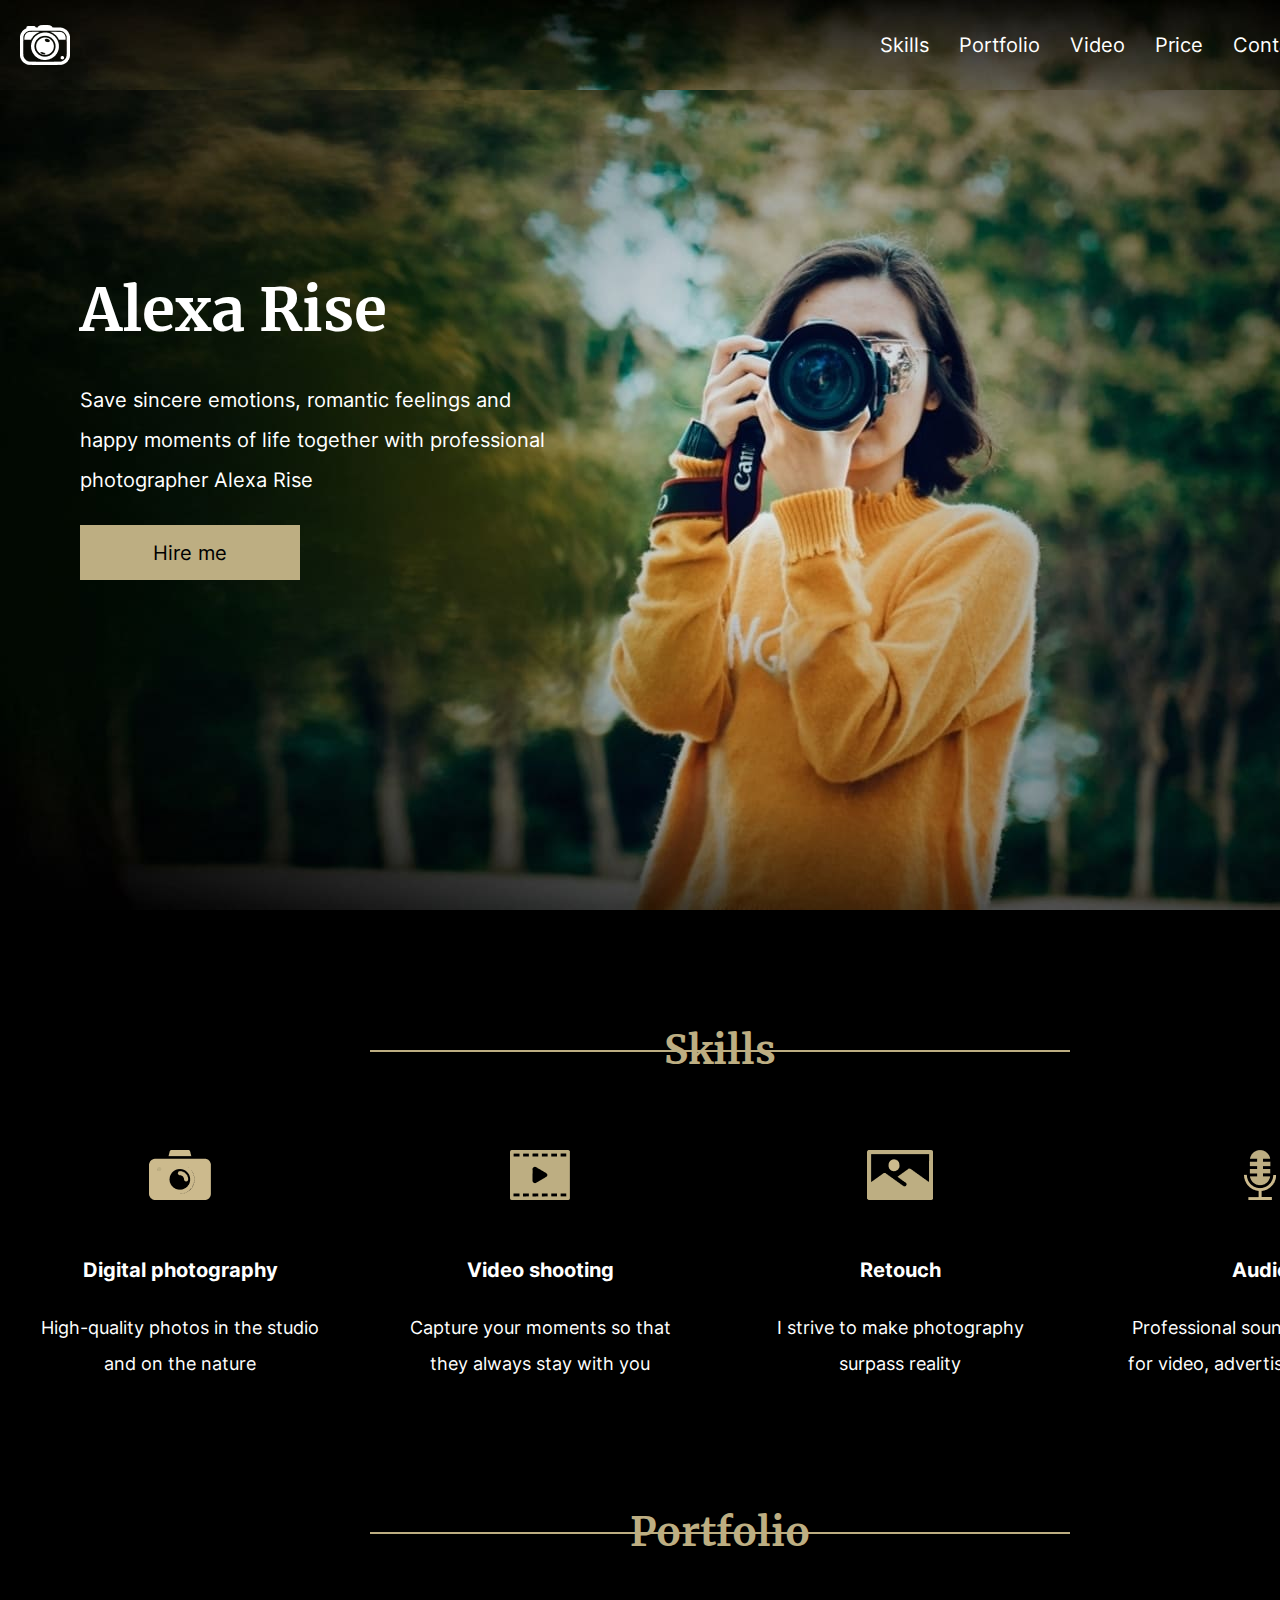
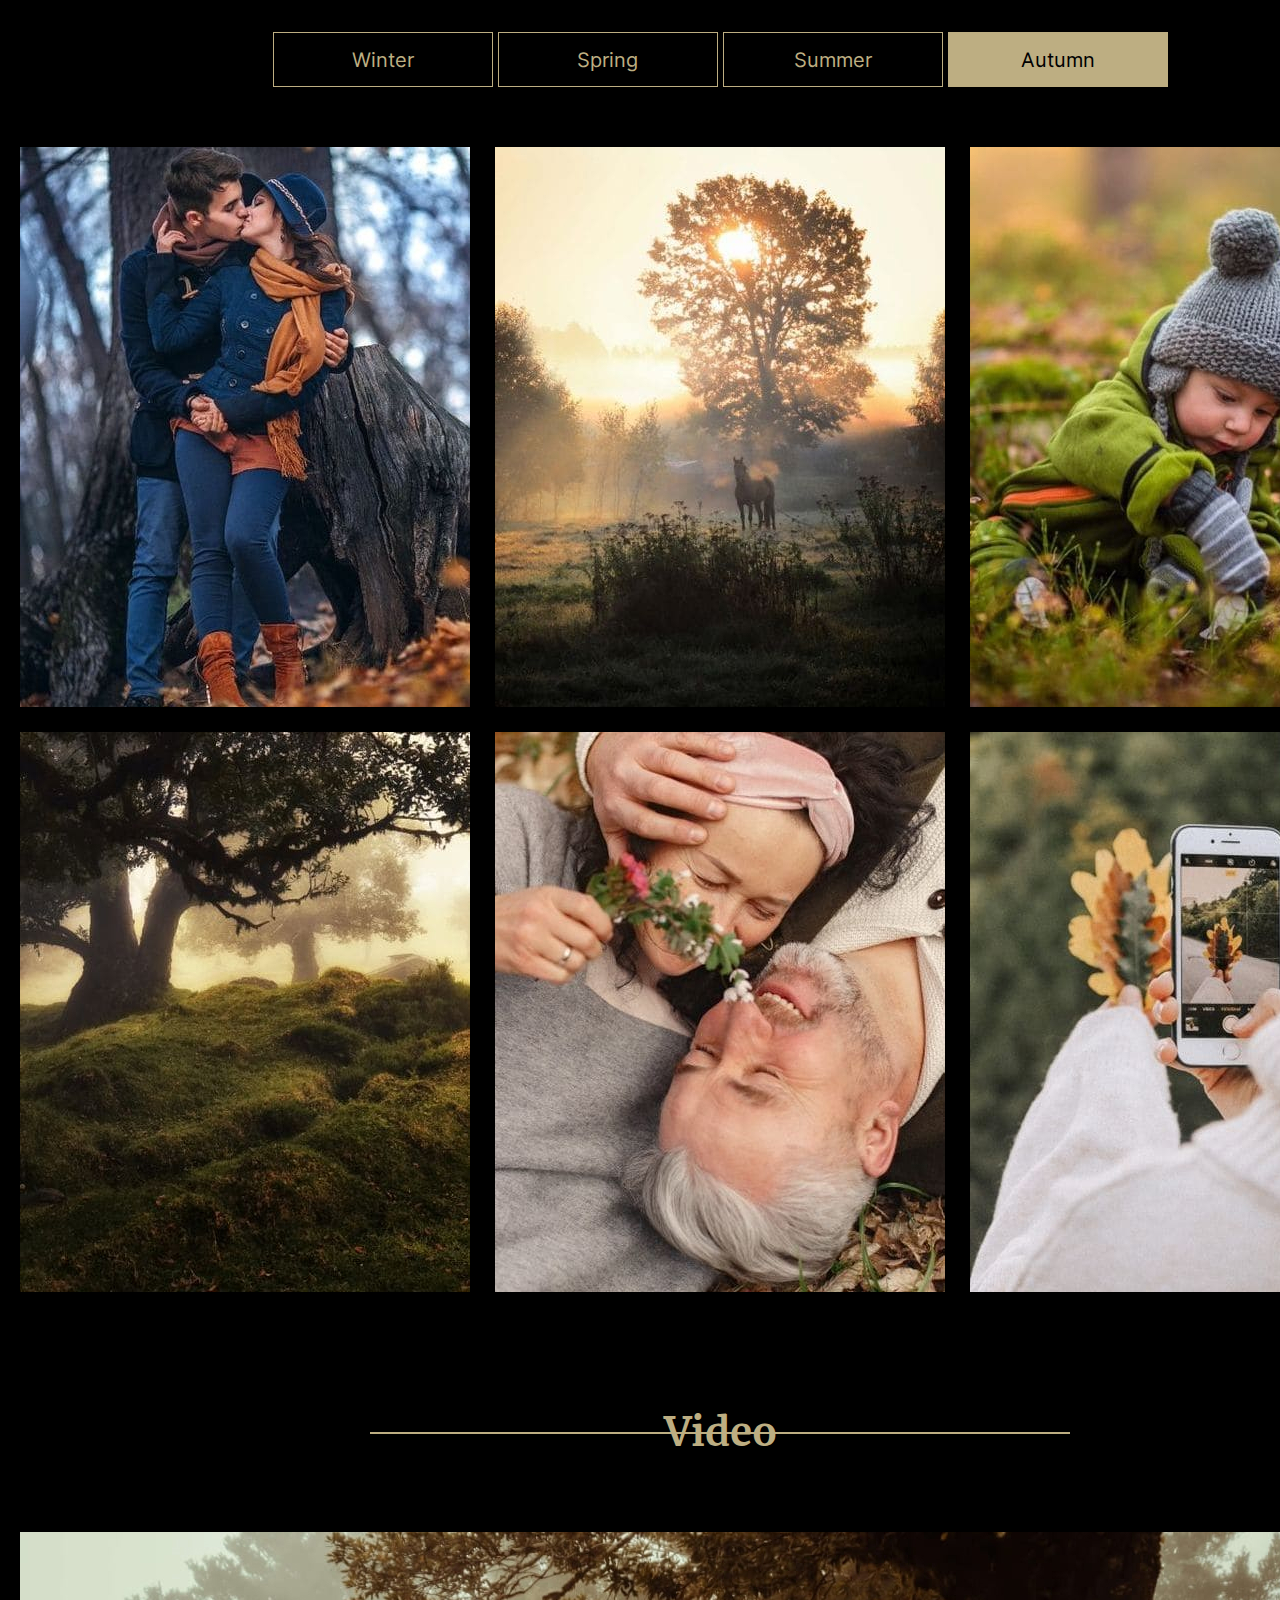
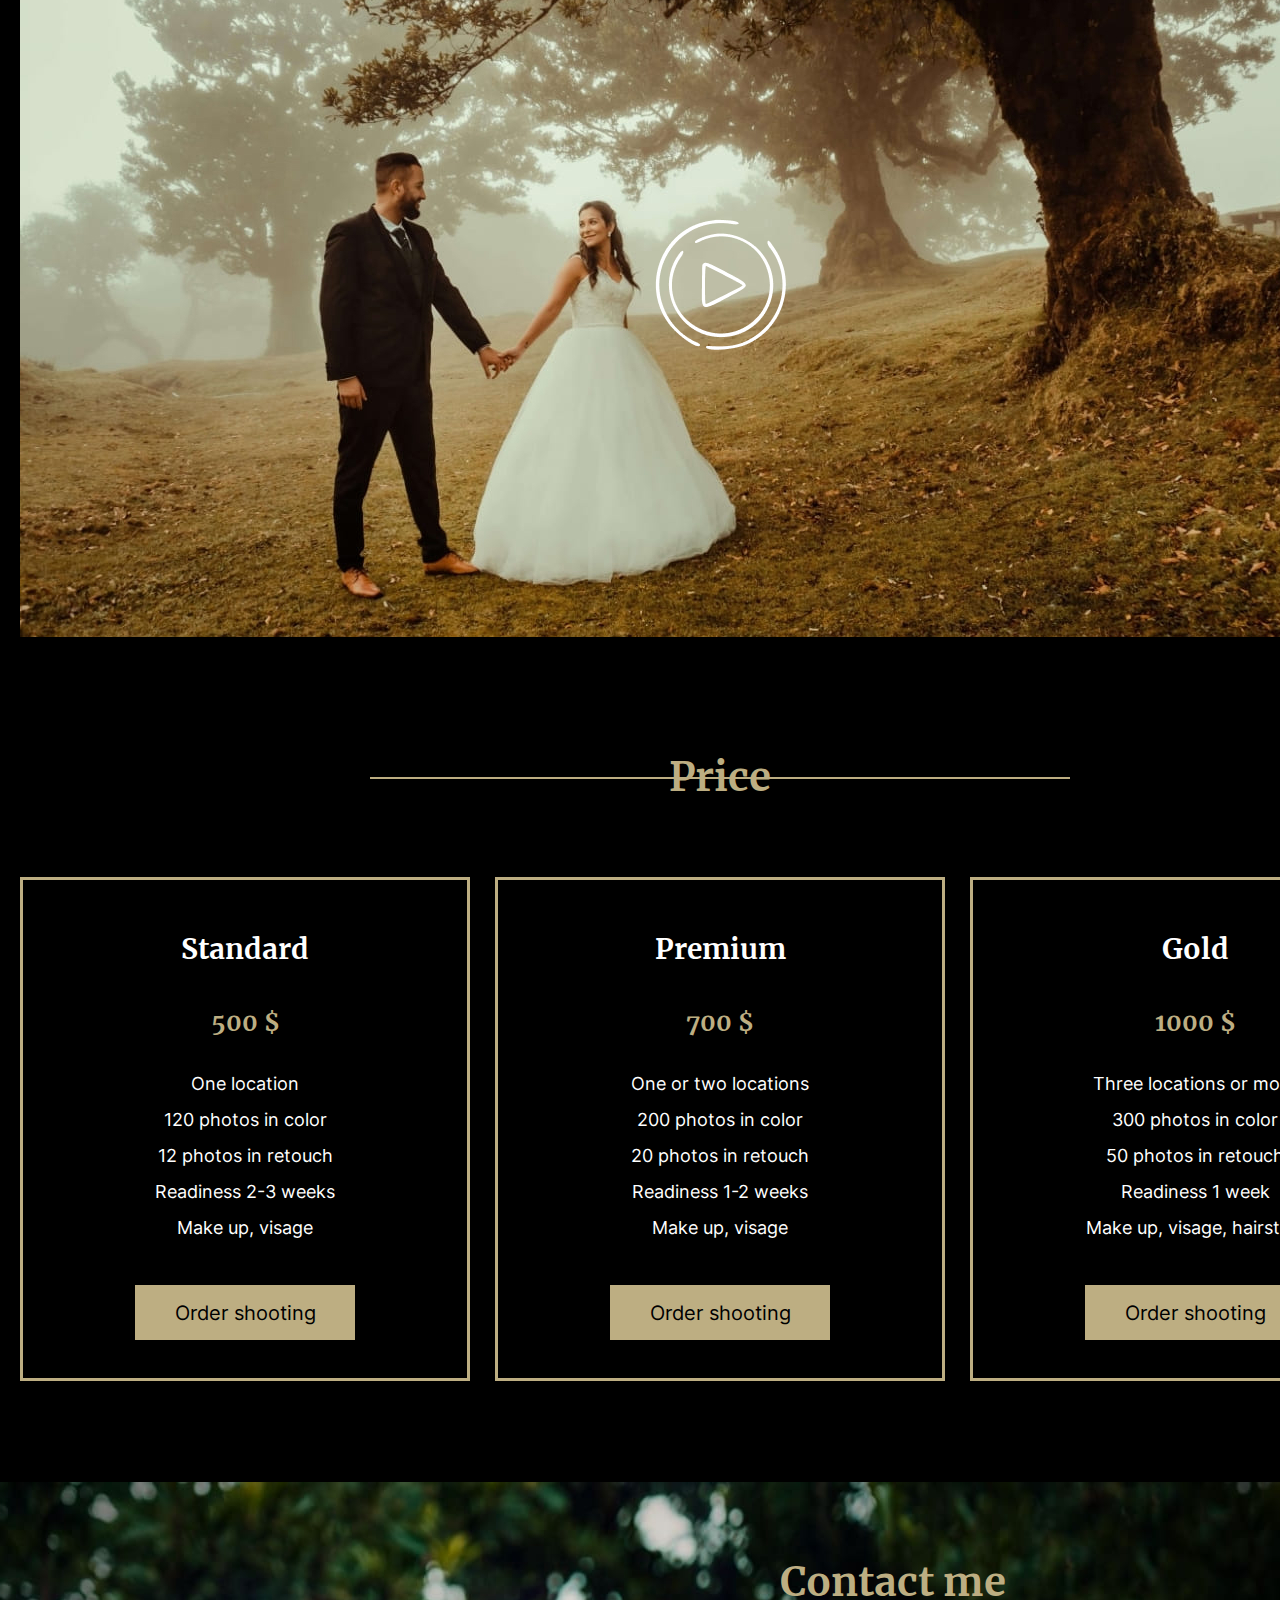
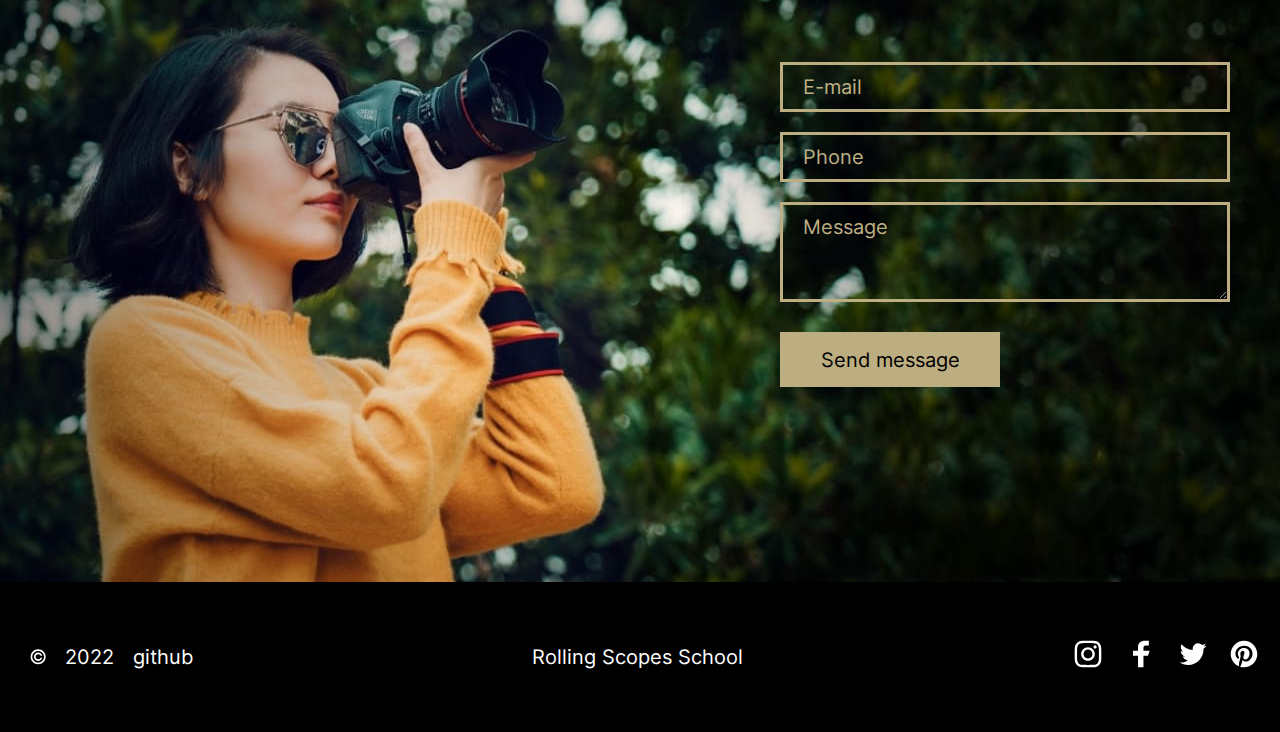
==== portfolio/index.html @ a4e4f73c "fix: one" ====
<!DOCTYPE html>
<html lang="en">

<head>
  <title>Portfolio</title>
  <link rel="stylesheet" href="style.css">
  <meta charset="UTF-8">
  <link rel="shortcut icon" href="assets/svg/favicon.ico">
  <meta name="viewport" content="width=device-width,initial-scale=1.0, maximum-scale=1.0">
</head>

<body>
  <header class="header">
    <div class="container">
      <div class="header__nav">
        <div class="header__logo">
          <a href="https://github.com" target="_blank">
            <img src="assets/img/logo.png" alt="logo">
          </a>
        </div>
        <nav class="header__navigation">
          <ul class="main-nav">
            <li class="main-nav__item"><a href="#" class="main-nav__link">Skills</a></li>
            <li class="main-nav__item"><a href="#" class="main-nav__link">Portfolio</a></li>
            <li class="main-nav__item"><a href="#" class="main-nav__link">Video</a></li>
            <li class="main-nav__item"><a href="#" class="main-nav__link">Price</a></li>
            <li class="main-nav__item"><a href="#" class="main-nav__link">Contacts</a></li>
          </ul>
        </nav>
        <div class="header__lang lang-nav">
          <div class="lang-nav__item lang-nav__item_active">en</div>
          <div class="lang-nav__item">/</div>
          <div class="lang-nav__item">ru</div>
        </div>
      </div>
    </div>
  </header>

  <main class="main">
    <div class="container">
      <section class="hero">
        <h1 class="hero__author">Alexa Rise</h1>
        <p class="hero__text">Save sincere emotions, romantic feelings and happy moments of life together with
          professional photographer Alexa Rise</p>
        <button class="btn">Hire me</button>
      </section>

      <section class="skills">
        <div class="title-wrapper">
          <h2 class="title">Skills</h2>
        </div>

        <div class="skills__wrapper">
          <div class="skills__items skill-card">
            <div class="skill-card__image">
              <img src="assets/img/skill_item1.png" alt="skill_item1">
            </div>
            <div class="skill-card__title">Digital photography</div>
            <div class="skill-card__text">High-quality photos in the studio and on the nature</div>
          </div>

          <div class="section-skills__items skill-card">
            <div class="skill-card__image">
              <img src="assets/img/skill_item2.png" alt="skill_item2">
            </div>
            <div class="skill-card__title">Video shooting</div>
            <div class="skill-card__text">Capture your moments so that they always stay with you</div>
          </div>

          <div class="section-skills__items skill-card">
            <div class="skill-card__image">
              <img src="assets/img/skill_item3.png" alt="skill_item3">
            </div>
            <div class="skill-card__title">Retouch</div>
            <div class="skill-card__text">I strive to make photography surpass reality</div>
          </div>

          <div class="section-skills__items skill-card">
            <div class="skill-card__image">
              <img src="assets/img/skill_item4.png" alt="skill_item4">
            </div>
            <div class="skill-card__title">Audio</div>
            <div class="skill-card__text">Professional sounds recording for video, advertising, portfolio</div>
          </div>
        </div>
      </section>

      <section class="portfolio">
        <div class="title-wrapper">
          <h2 class="title">Portfolio</h2>
        </div>
        <div class="portfolio__wrapper">
          <div class="portfolio__tabs tab">
            <div class="tab__item">Winter</div>
            <div class="tab__item">Spring</div>
            <div class="tab__item">Summer</div>
            <div class="tab__item tab__item_active">Autumn</div>
          </div>
          <div class="portfolio__block">
            <div class="portfolio__item">
              <img src="assets/img/portfolio_item1.jpg" alt="photo1">
            </div>
            <div class="portfolio__item">
              <img src="assets/img/portfolio_item2.jpg" alt="photo2">
            </div>
            <div class="portfolio__item">
              <img src="assets/img/portfolio_item3.jpg" alt="photo3">
            </div>
            <div class="portfolio__item">
              <img src="assets/img/portfolio_item4.jpg" alt="photo4">
            </div>
            <div class="portfolio__item">
              <img src="assets/img/portfolio_item5.jpg" alt="photo5">
            </div>
            <div class="portfolio__item">
              <img src="assets/img/portfolio_item6.jpg" alt="photo6">
            </div>
          </div>
        </div>
      </section>

      <section class="video">
        <div class="title-wrapper">
          <h2 class="title">Video</h2>
        </div>
        <div class="video__player">
          <img src="assets/img/video_player_srceenshots.jpg" alt="player screen">
          <img src="assets/img/Play_hover.png" alt="play" class="video__play">
        </div>
      </section>

      <section class="price">
        <div class="title-wrapper">
          <h2 class="title">Price</h2>
        </div>
        <div class="price__wrapper">
          <div class="price__item">
            <div class="price__title">Standard</div>
            <div class="price__cena">500 $</div>
            <div class="price__text">
              <span>One location</span>
              <span>120 photos in color</span>
              <span>12 photos in retouch</span>
              <span>Readiness 2-3 weeks</span>
              <span>Make up, visage</span>
            </div>
            <button class="btn">Order shooting</button>
          </div>

          <div class="price__item">
            <div class="price__title">Premium</div>
            <div class="price__cena">700 $</div>
            <div class="price__text">
              <span>One or two locations</span>
              <span>200 photos in color</span>
              <span>20 photos in retouch</span>
              <span>Readiness 1-2 weeks</span>
              <span>Make up, visage</span>
            </div>
            <button class="btn">Order shooting</button>
          </div>

          <div class="price__item">
            <div class="price__title">Gold</div>
            <div class="price__cena">1000 $</div>
            <div class="price__text">
              <span>Three locations or more</span>
              <span>300 photos in color</span>
              <span>50 photos in retouch</span>
              <span>Readiness 1 week</span>
              <span>Make up, visage, hairstyle</span>
            </div>
            <button class="btn">Order shooting</button>
          </div>
        </div>
      </section>
    </div>

    <section class="contacts">
      <div class="container">
        <div class="contacts__block">
          <h2 class="contacts__title">Contact me</h2>
          <form action="#" class="contacts__form-block form">
            <input type="email" class="form__email" placeholder="E-mail">
            <input type="tel" class="form__phone" placeholder="Phone">
            <textarea class="form__message" placeholder="Message"></textarea>
            <button class="btn">Send message</button>
          </form>
        </div>
      </div>
    </section>

  </main>

  <footer class="footer">
    <div class="container">
      <div class="footer__wrapper">
        <div class="footer__copywrite">
          <img src="assets/svg/copywrite.svg" alt="copywrite">
          <p>2022</p>
          <p><a class="link" href="https://github.com/matviuk-rv">github</a></p>
        </div>

        <div class="footer__school"><a class="link" href="https://rs.school/js-stage0/">Rolling Scopes School</a></div>

        <div class="footer__social">
          <ul>
            <li><img src="assets/svg/social-inst.svg" alt="instagram link"></li>
            <li><img src="assets/svg/social-facebook.svg" alt="facebook link"></li>
            <li><img src="assets/svg/social-tw.svg" alt="twitter link"></li>
            <li><img src="assets/svg/social-pin.svg" alt="pinterest link"></li>
          </ul>
        </div>
      </div>
    </div>
  </footer>

  <script src="index.js"></script>
</body>

</html>
---- portfolio/style.css ----
@charset "UTF-8";
/*Обнуление*/
* {
  padding: 0;
  margin: 0;
  border: 0;
}

*, *:before, *:after {
  -webkit-box-sizing: border-box;
  box-sizing: border-box;
}

:focus, :active {
  outline: none;
}

a:focus, a:active {
  outline: none;
}

nav, footer, header, aside {
  display: block;
}

html, body {
  height: 100%;
  width: 100%;
  font-size: 100%;
  line-height: 1;
  font-size: 14px;
  -ms-text-size-adjust: 100%;
  -moz-text-size-adjust: 100%;
  -webkit-text-size-adjust: 100%;
}

input, button, textarea {
  font-family: inherit;
}

input::-ms-clear {
  display: none;
}

button {
  cursor: pointer;
}

button::-moz-focus-inner {
  padding: 0;
  border: 0;
}

a, a:visited {
  text-decoration: none;
}

a:hover {
  text-decoration: none;
}

ul li {
  list-style: none;
}

img {
  vertical-align: top;
}

h1, h2, h3, h4, h5, h6 {
  font-size: inherit;
  font-weight: inherit;
}

/*--------------------*/
@font-face {
  font-family: 'Roboto';
  src: url("assets/fonts/Roboto-Regular.ttf");
  font-weight: 400;
}

@font-face {
  font-family: 'Merriweather';
  src: url("assets/fonts/Merriweather-Bold.ttf");
  font-weight: 700;
}

@font-face {
  font-family: 'Inter';
  src: url("assets/fonts/Inter-Regular.ttf");
  font-weight: 400;
}

@font-face {
  font-family: 'Inter';
  src: url("assets/fonts/Inter-Bold.ttf");
  font-weight: 700;
}

body {
  font-family: "Inter";
  font-weight: 400;
}

body {
  background-color: #000000;
}

.container {
  width: 1440px;
  margin: 0 auto;
  padding: 0 20px;
}

/*--------------------*/
.header {
  height: 90px;
  padding-top: 20px;
  background: url("assets/img/header_bg.png") no-repeat center 0;
}

.header__nav {
  display: -webkit-box;
  display: -ms-flexbox;
  display: flex;
  -webkit-box-align: center;
      -ms-flex-align: center;
          align-items: center;
}

.header__logo {
  width: 50px;
  height: 50px;
  display: -webkit-box;
  display: -ms-flexbox;
  display: flex;
  -webkit-box-pack: center;
      -ms-flex-pack: center;
          justify-content: center;
  -webkit-box-align: center;
      -ms-flex-align: center;
          align-items: center;
}

.header__logo img {
  -o-object-fit: contain;
     object-fit: contain;
}

.header__logo img:hover {
  -webkit-filter: invert(26%) sepia(15%) saturate(638%) hue-rotate(7deg) brightness(92%) contrast(87%);
          filter: invert(26%) sepia(15%) saturate(638%) hue-rotate(7deg) brightness(92%) contrast(87%);
}

.header__navigation {
  margin-left: auto;
  width: 500px;
}

.header__lang {
  width: 70px;
}

/*--------------------*/
.main-nav {
  display: -webkit-box;
  display: -ms-flexbox;
  display: flex;
  padding: 0px 30px;
}

.main-nav__item {
  font-size: 20px;
  color: #FFFFFF;
  margin-right: 30px;
}

.main-nav__item:last-child {
  margin-right: 0px;
}

.main-nav__link {
  color: inherit;
}

.main-nav__link:hover {
  cursor: pointer;
  color: #BDAE82;
}

/*--------------------*/
.lang-nav {
  display: -webkit-box;
  display: -ms-flexbox;
  display: flex;
  -webkit-box-pack: justify;
      -ms-flex-pack: justify;
          justify-content: space-between;
}

.lang-nav__item {
  font-weight: bold;
  font-size: 20px;
  text-align: center;
  color: #ffffff;
  cursor: pointer;
}

.lang-nav__item_active {
  color: #BDAE82;
}

/*--------------------*/
.main .container {
  background: url("assets/img/header_bg.png") center -90px no-repeat;
}

/*--------------------*/
.hero {
  padding: 190px 60px 330px;
  height: 820px;
  display: -webkit-box;
  display: -ms-flexbox;
  display: flex;
  -webkit-box-orient: vertical;
  -webkit-box-direction: normal;
      -ms-flex-direction: column;
          flex-direction: column;
}

.hero__author {
  font-family: Merriweather;
  font-size: 60px;
  color: #FFFFFF;
  margin-bottom: 40px;
}

.hero__text {
  width: 470px;
  font-size: 20px;
  line-height: 40px;
  color: #FFFFFF;
  margin-bottom: 25px;
}

/*--------------------*/
.btn {
  width: 220px;
  height: 55px;
  border: none;
  background-color: #BDAE82;
  font-size: 20px;
  color: #000000;
  cursor: pointer;
  font-family: inherit;
}

.btn:hover {
  color: #FFFFFF;
}

/*--------------------*/
.title-wrapper {
  overflow: hidden;
  width: 50%;
  margin: 0 auto;
  margin-bottom: 80px;
}

.title-wrapper .title {
  position: relative;
  font-family: Merriweather;
  font-weight: bold;
  font-size: 40px;
  text-align: center;
  color: #BDAE82;
}

.title-wrapper .title::before, .title-wrapper .title::after {
  content: "";
  position: absolute;
  display: block;
  height: 2px;
  width: 100%;
  background-color: #BDAE82;
  top: 50%;
}

.title-wrapper .title::after {
  left: 15px;
}

.title-wrapper .title::before {
  right: 15px;
}

/*--------------------*/
.skills {
  padding-top: 120px;
  height: 482px;
}

.skills__wrapper {
  display: -webkit-box;
  display: -ms-flexbox;
  display: flex;
  -webkit-box-pack: justify;
      -ms-flex-pack: justify;
          justify-content: space-between;
  -ms-flex-wrap: wrap;
      flex-wrap: wrap;
}

/*--------------------*/
.skill-card {
  width: 320px;
  display: -webkit-box;
  display: -ms-flexbox;
  display: flex;
  -webkit-box-orient: vertical;
  -webkit-box-direction: normal;
      -ms-flex-direction: column;
          flex-direction: column;
  -webkit-box-pack: center;
      -ms-flex-pack: center;
          justify-content: center;
  -webkit-box-align: center;
      -ms-flex-align: center;
          align-items: center;
}

.skill-card__image {
  width: 55px;
  height: 50px;
  display: -webkit-box;
  display: -ms-flexbox;
  display: flex;
  -webkit-box-pack: center;
      -ms-flex-pack: center;
          justify-content: center;
  -webkit-box-align: center;
      -ms-flex-align: center;
          align-items: center;
  margin-bottom: 50px;
}

.skill-card__image img {
  -o-object-fit: contain;
     object-fit: contain;
}

.skill-card__title {
  font-weight: bold;
  font-size: 20px;
  color: #FFFFFF;
  line-height: 40px;
  margin-bottom: 20px;
}

.skill-card__text {
  font-size: 18px;
  color: #FFFFFF;
  text-align: center;
  line-height: 36px;
  padding: 0 20px;
}

/*--------------------*/
.portfolio {
  height: 1500px;
  padding-top: 120px;
}

.portfolio__wrapper {
  display: -webkit-box;
  display: -ms-flexbox;
  display: flex;
  -webkit-box-orient: vertical;
  -webkit-box-direction: normal;
      -ms-flex-direction: column;
          flex-direction: column;
  -webkit-box-pack: center;
      -ms-flex-pack: center;
          justify-content: center;
  -webkit-box-align: center;
      -ms-flex-align: center;
          align-items: center;
}

.portfolio__tabs {
  display: -webkit-box;
  display: -ms-flexbox;
  display: flex;
  margin-bottom: 60px;
}

.portfolio__block {
  display: -ms-grid;
  display: grid;
  -ms-grid-columns: 450px 450px 450px;
      grid-template-columns: 450px 450px 450px;
  -ms-grid-rows: (560px)[auto-fit];
      grid-template-rows: repeat(auto-fit, 560px);
  gap: 25px;
}

.tab__item {
  cursor: pointer;
  display: -webkit-box;
  display: -ms-flexbox;
  display: flex;
  -webkit-box-pack: center;
      -ms-flex-pack: center;
          justify-content: center;
  -webkit-box-align: center;
      -ms-flex-align: center;
          align-items: center;
  border: 1px solid #BDAE82;
  width: 220px;
  height: 55px;
  font-size: 20px;
  color: #BDAE82;
  margin-right: 5px;
}

.tab__item:hover {
  color: #FFFFFF;
}

.tab__item:last-child {
  margin-right: 0px;
}

.tab__item_active {
  color: #000000;
  background-color: #BDAE82;
}

/*--------------------*/
.video {
  height: 945px;
  padding-top: 120px;
}

.video__player {
  position: relative;
  display: -webkit-box;
  display: -ms-flexbox;
  display: flex;
  -webkit-box-pack: center;
      -ms-flex-pack: center;
          justify-content: center;
  -webkit-box-align: center;
      -ms-flex-align: center;
          align-items: center;
}

.video__play {
  position: absolute;
  cursor: pointer;
}

.video__play:hover {
  -webkit-filter: invert(26%) sepia(15%) saturate(638%) hue-rotate(7deg) brightness(92%) contrast(87%);
          filter: invert(26%) sepia(15%) saturate(638%) hue-rotate(7deg) brightness(92%) contrast(87%);
}

/*--------------------*/
.price {
  height: 845px;
  padding-top: 120px;
}

.price__wrapper {
  display: -webkit-box;
  display: -ms-flexbox;
  display: flex;
  -webkit-box-pack: justify;
      -ms-flex-pack: justify;
          justify-content: space-between;
}

.price__item {
  width: 450px;
  padding-top: 55px;
  padding-bottom: 38px;
  border: 3px solid #BDAE82;
  display: -webkit-box;
  display: -ms-flexbox;
  display: flex;
  -webkit-box-orient: vertical;
  -webkit-box-direction: normal;
      -ms-flex-direction: column;
          flex-direction: column;
  -webkit-box-align: center;
      -ms-flex-align: center;
          align-items: center;
  -webkit-box-pack: center;
      -ms-flex-pack: center;
          justify-content: center;
}

.price__title {
  font-family: Merriweather;
  font-weight: bold;
  font-size: 28px;
  color: #FFFFFF;
  margin-bottom: 48px;
}

.price__cena {
  font-family: Merriweather;
  font-weight: bold;
  font-size: 24px;
  color: #BDAE82;
  margin-bottom: 40px;
}

.price__text {
  margin-bottom: 30px;
}

.price__text span {
  display: block;
  font-size: 18px;
  color: #FFFFFF;
  text-align: center;
  margin-bottom: 18px;
}

/*--------------------*/
.contacts {
  position: relative;
  height: 700px;
  background: url("assets/img/contacts_bg.jpg") no-repeat center center;
}

.contacts__block {
  width: 450px;
  position: absolute;
  right: 50px;
  top: 80px;
  display: -webkit-box;
  display: -ms-flexbox;
  display: flex;
  -webkit-box-orient: vertical;
  -webkit-box-direction: normal;
      -ms-flex-direction: column;
          flex-direction: column;
  -webkit-box-pack: center;
      -ms-flex-pack: center;
          justify-content: center;
  -webkit-box-align: start;
      -ms-flex-align: start;
          align-items: flex-start;
}

.contacts__title {
  font-family: Merriweather;
  font-weight: bold;
  font-size: 40px;
  color: #BDAE82;
  margin-bottom: 60px;
}

.contacts__form-block {
  display: -webkit-box;
  display: -ms-flexbox;
  display: flex;
  -webkit-box-orient: vertical;
  -webkit-box-direction: normal;
      -ms-flex-direction: column;
          flex-direction: column;
}

.form {
  width: 450px;
}

.form__email, .form__phone, .form__message {
  padding: 5px 20px;
  height: 50px;
  margin-bottom: 20px;
  background-color: transparent;
  font-size: 20px;
  color: #BDAE82;
  border: 3px solid #BDAE82;
}

.form__email::-webkit-input-placeholder, .form__phone::-webkit-input-placeholder, .form__message::-webkit-input-placeholder {
  font-family: inherit;
  color: #bdae82;
  font-size: 20px;
}

.form__email:-ms-input-placeholder, .form__phone:-ms-input-placeholder, .form__message:-ms-input-placeholder {
  font-family: inherit;
  color: #bdae82;
  font-size: 20px;
}

.form__email::-ms-input-placeholder, .form__phone::-ms-input-placeholder, .form__message::-ms-input-placeholder {
  font-family: inherit;
  color: #bdae82;
  font-size: 20px;
}

.form__email::placeholder, .form__phone::placeholder, .form__message::placeholder {
  font-family: inherit;
  color: #bdae82;
  font-size: 20px;
}

.form__message {
  height: 100px;
  padding: 10px 20px;
  margin-bottom: 30px;
}

/*--------------------*/
.footer {
  height: 150px;
  display: -webkit-box;
  display: -ms-flexbox;
  display: flex;
  -webkit-box-align: center;
      -ms-flex-align: center;
          align-items: center;
}

.footer__wrapper {
  display: -webkit-box;
  display: -ms-flexbox;
  display: flex;
  -webkit-box-pack: justify;
      -ms-flex-pack: justify;
          justify-content: space-between;
  -webkit-box-align: center;
      -ms-flex-align: center;
          align-items: center;
}

.footer__copywrite {
  width: 182px;
  display: -webkit-box;
  display: -ms-flexbox;
  display: flex;
  -ms-flex-pack: distribute;
      justify-content: space-around;
  font-size: 20px;
  color: #FFFFFF;
}

.footer__school {
  font-size: 20px;
  color: #FFFFFF;
}

.footer__social {
  width: 188px;
}

.footer__social ul {
  display: -webkit-box;
  display: -ms-flexbox;
  display: flex;
  -webkit-box-pack: justify;
      -ms-flex-pack: justify;
          justify-content: space-between;
  -webkit-box-align: start;
      -ms-flex-align: start;
          align-items: flex-start;
}

.footer__social ul img {
  cursor: pointer;
}

.footer__social ul img:hover {
  -webkit-filter: invert(26%) sepia(15%) saturate(638%) hue-rotate(7deg) brightness(92%) contrast(87%);
          filter: invert(26%) sepia(15%) saturate(638%) hue-rotate(7deg) brightness(92%) contrast(87%);
}

.link {
  color: inherit;
  cursor: pointer;
}

.link:hover {
  color: #BDAE82;
}
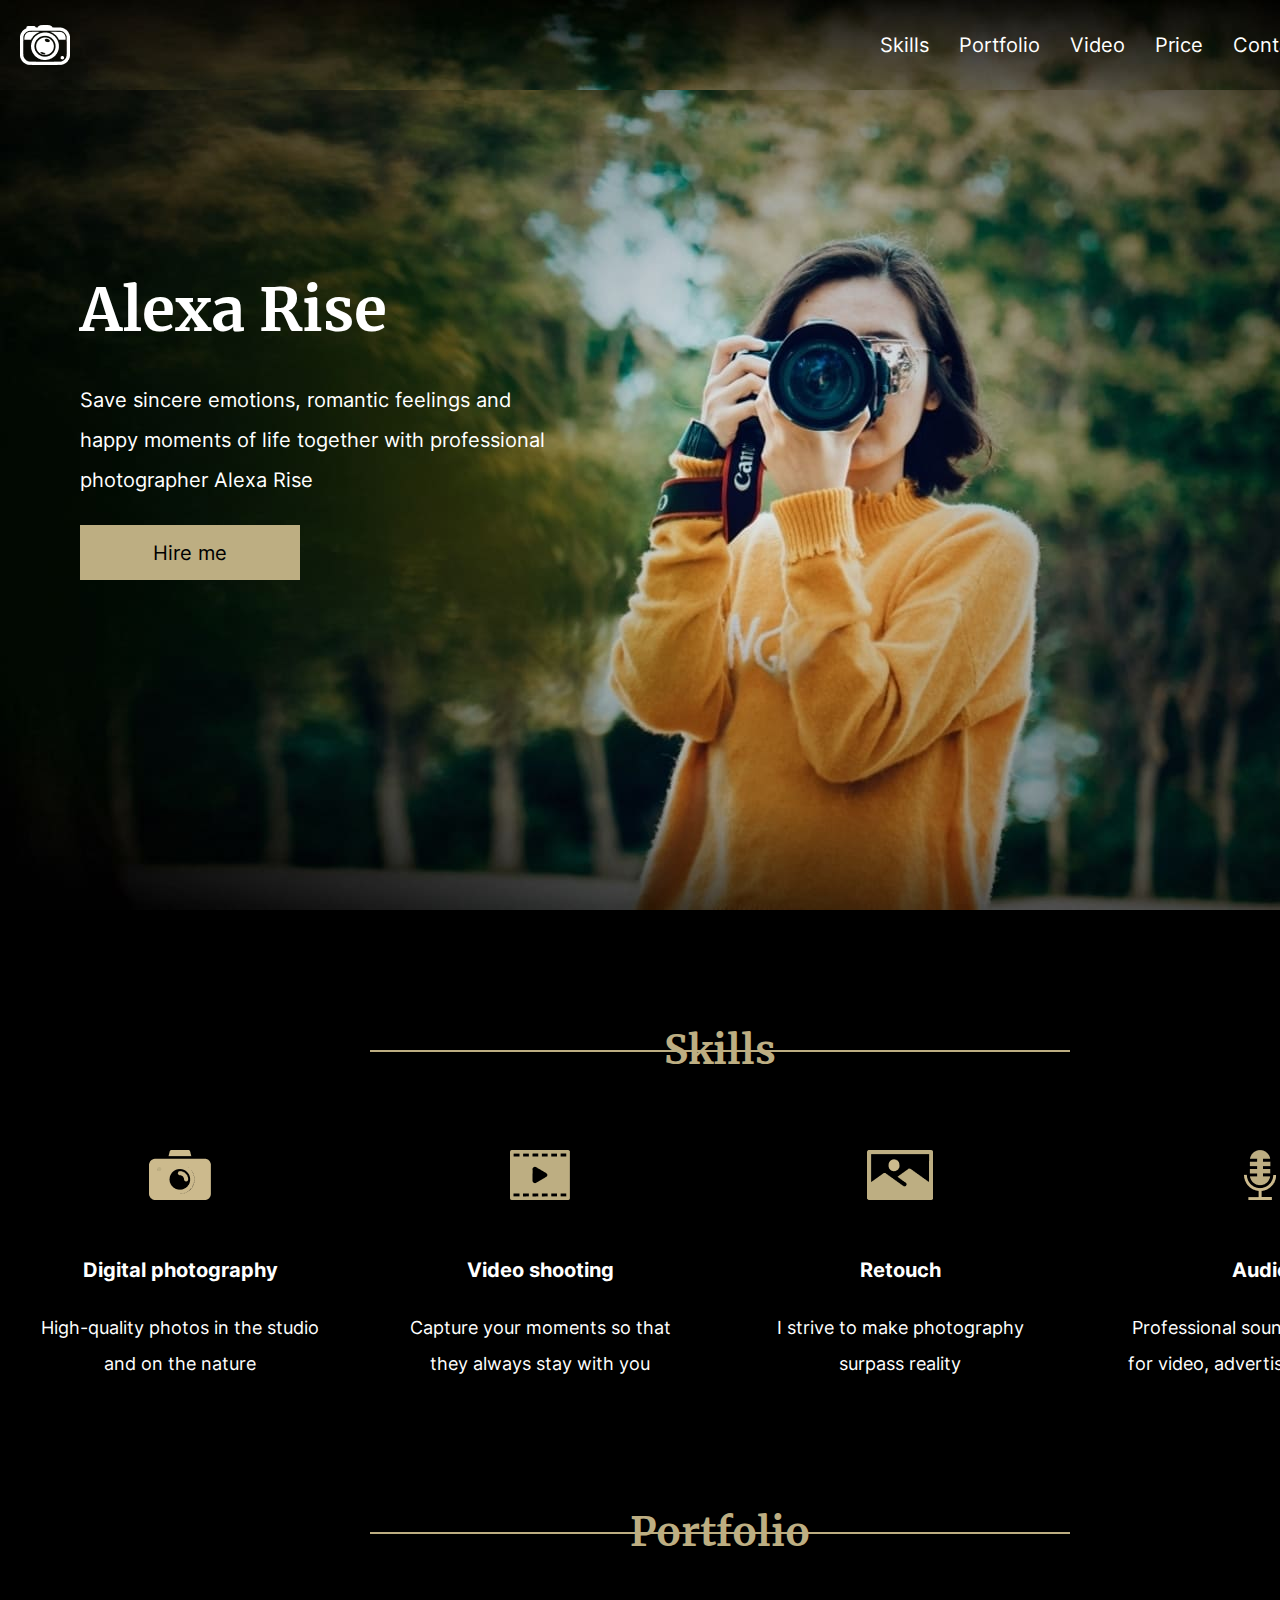
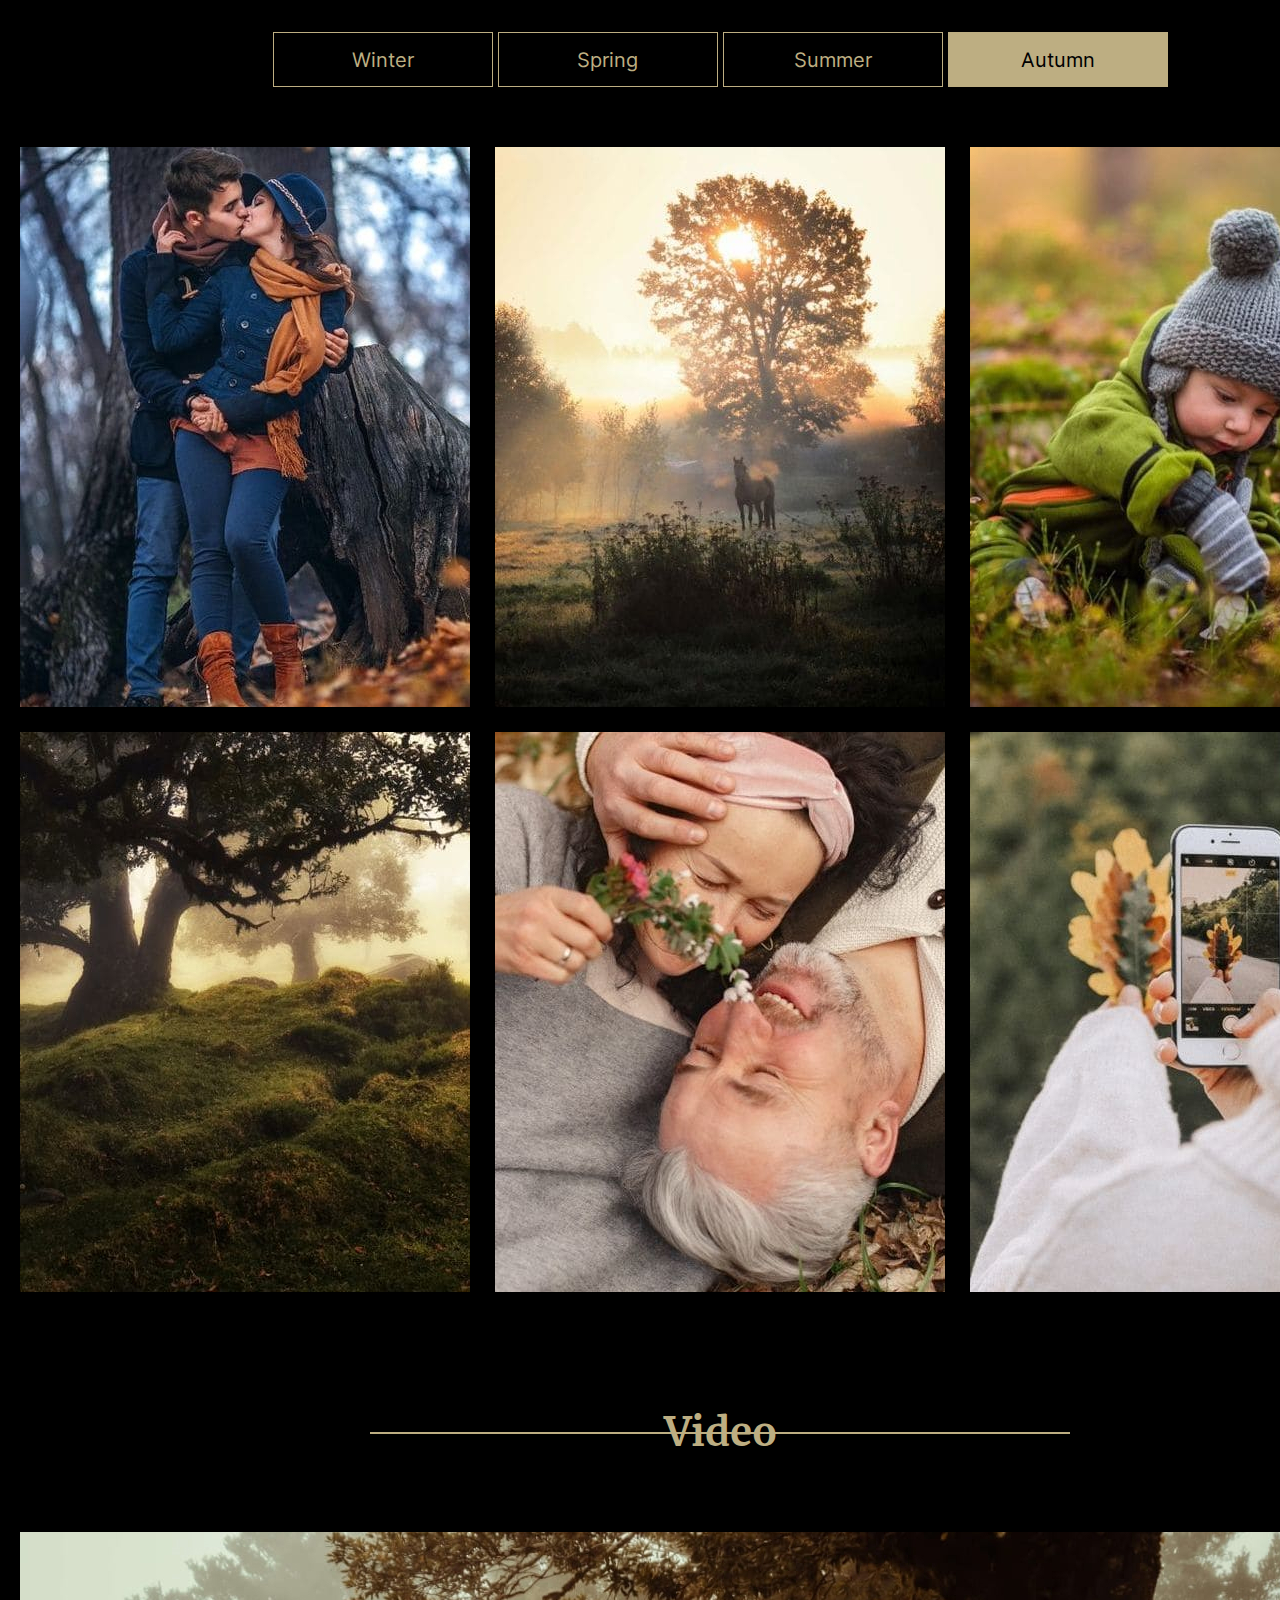
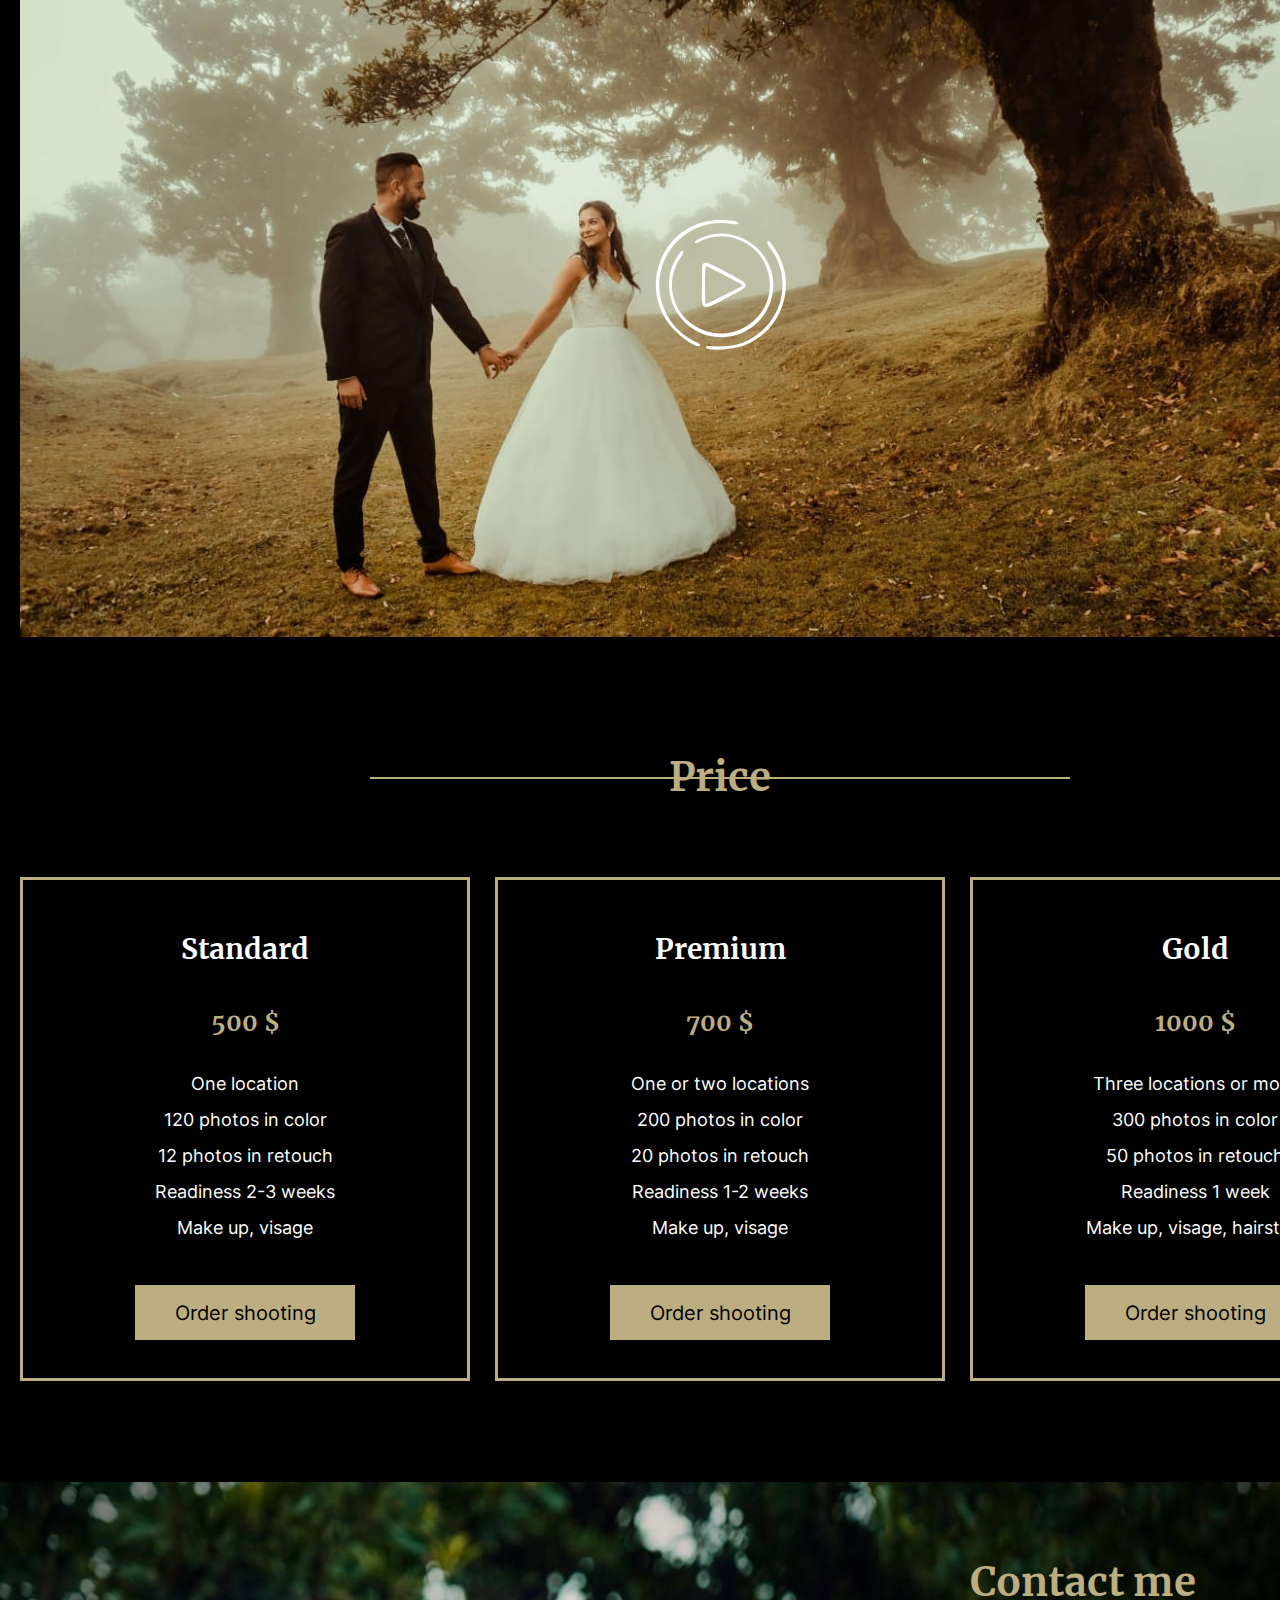
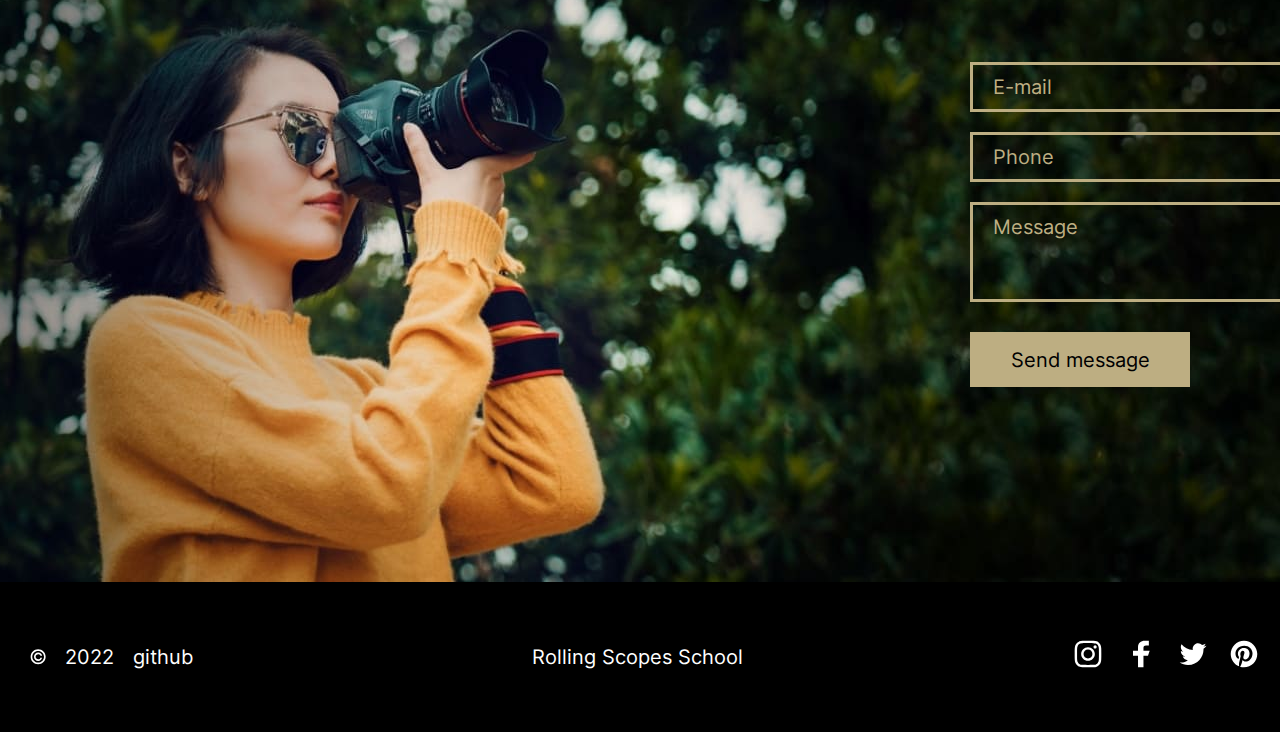
==== commit a5cca139: "fix: contacts form" ====
--- a/portfolio/index.html
+++ b/portfolio/index.html
@@ -178,14 +178,16 @@
 
     <section class="contacts">
       <div class="container">
-        <div class="contacts__block">
-          <h2 class="contacts__title">Contact me</h2>
-          <form action="#" class="contacts__form-block form">
-            <input type="email" class="form__email" placeholder="E-mail">
-            <input type="tel" class="form__phone" placeholder="Phone">
-            <textarea class="form__message" placeholder="Message"></textarea>
-            <button class="btn">Send message</button>
-          </form>
+        <div class="contacts__wrapper">
+          <div class="contacts__block">
+            <h2 class="contacts__title">Contact me</h2>
+            <form action="#" class="contacts__form-block form">
+              <input type="email" class="form__email" placeholder="E-mail">
+              <input type="tel" class="form__phone" placeholder="Phone">
+              <textarea class="form__message" placeholder="Message"></textarea>
+              <button class="btn">Send message</button>
+            </form>
+          </div>
         </div>
       </div>
     </section>
--- a/portfolio/style.css
+++ b/portfolio/style.css
@@ -530,15 +530,18 @@
 
 /*--------------------*/
 .contacts {
-  position: relative;
   height: 700px;
   background: url("assets/img/contacts_bg.jpg") no-repeat center center;
+}
+
+.contacts__wrapper {
+  position: relative;
 }
 
 .contacts__block {
   width: 450px;
   position: absolute;
-  right: 50px;
+  right: 0px;
   top: 80px;
   display: -webkit-box;
   display: -ms-flexbox;
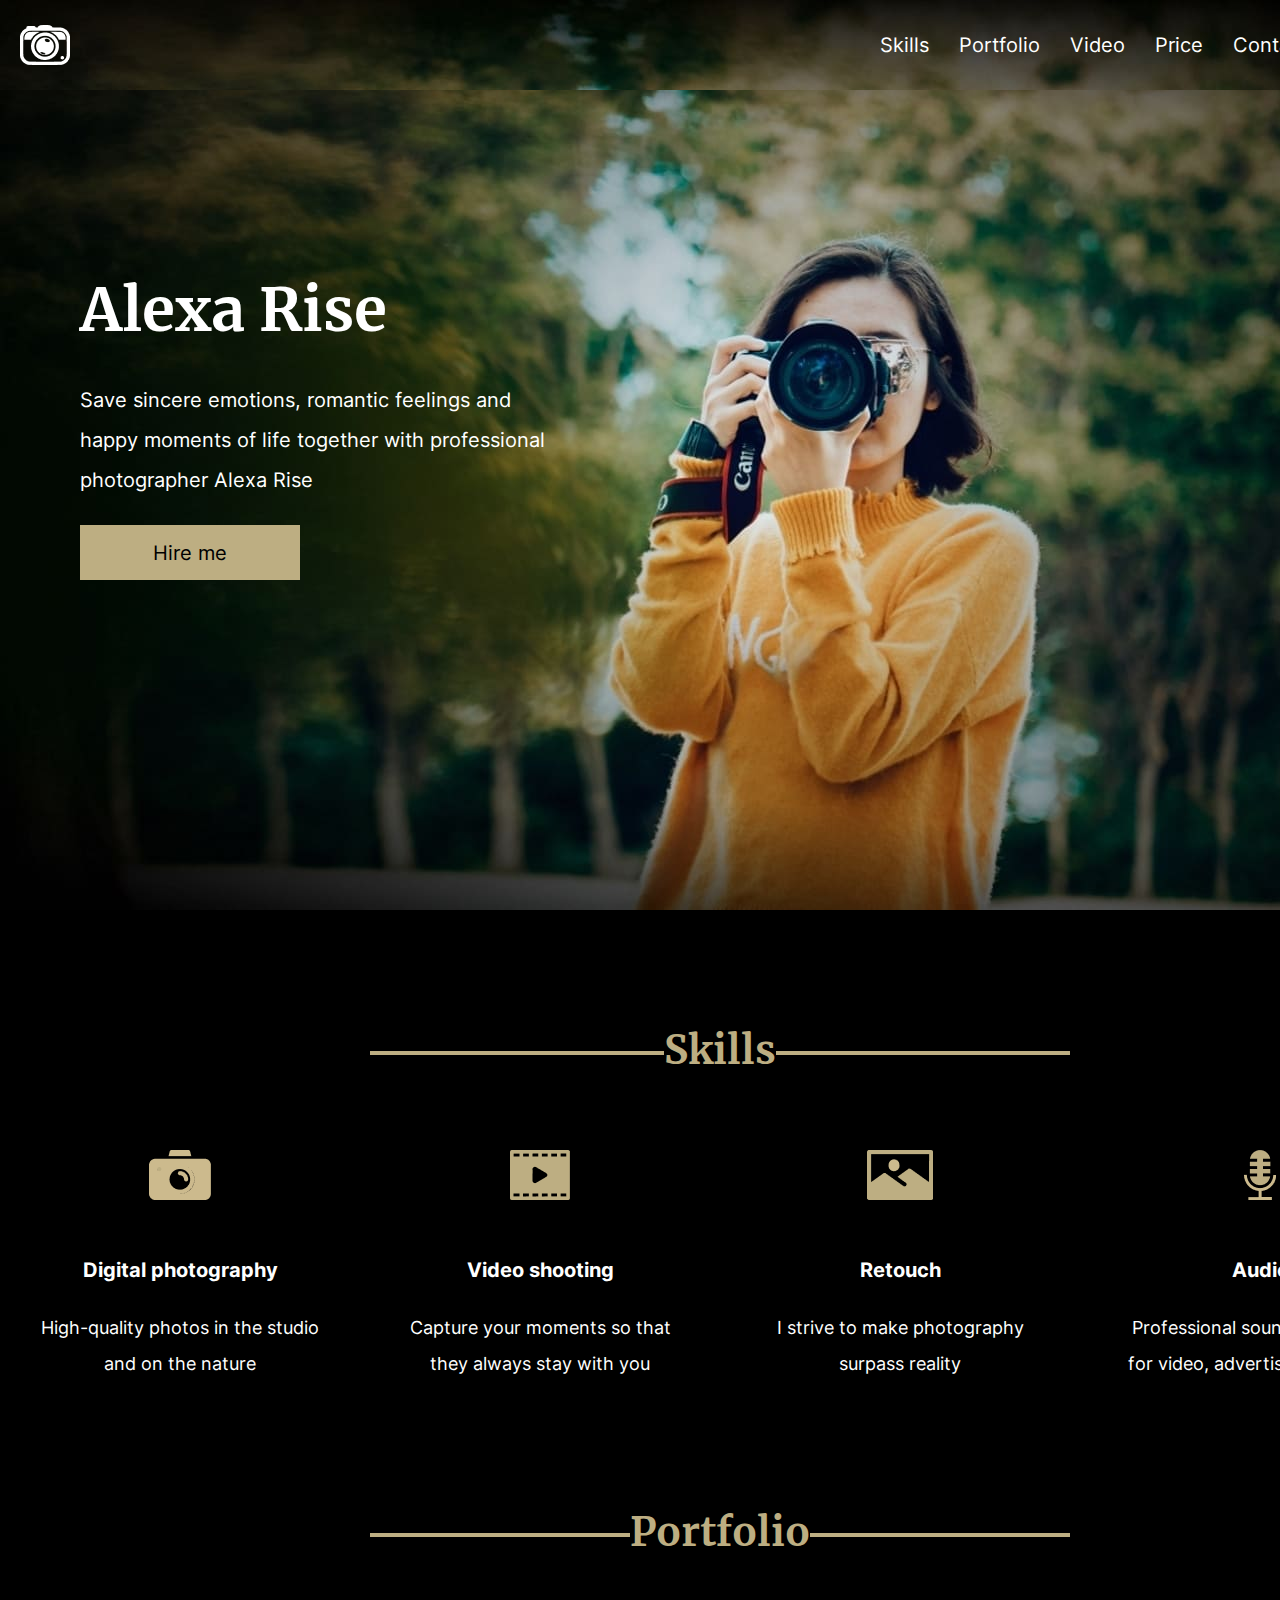
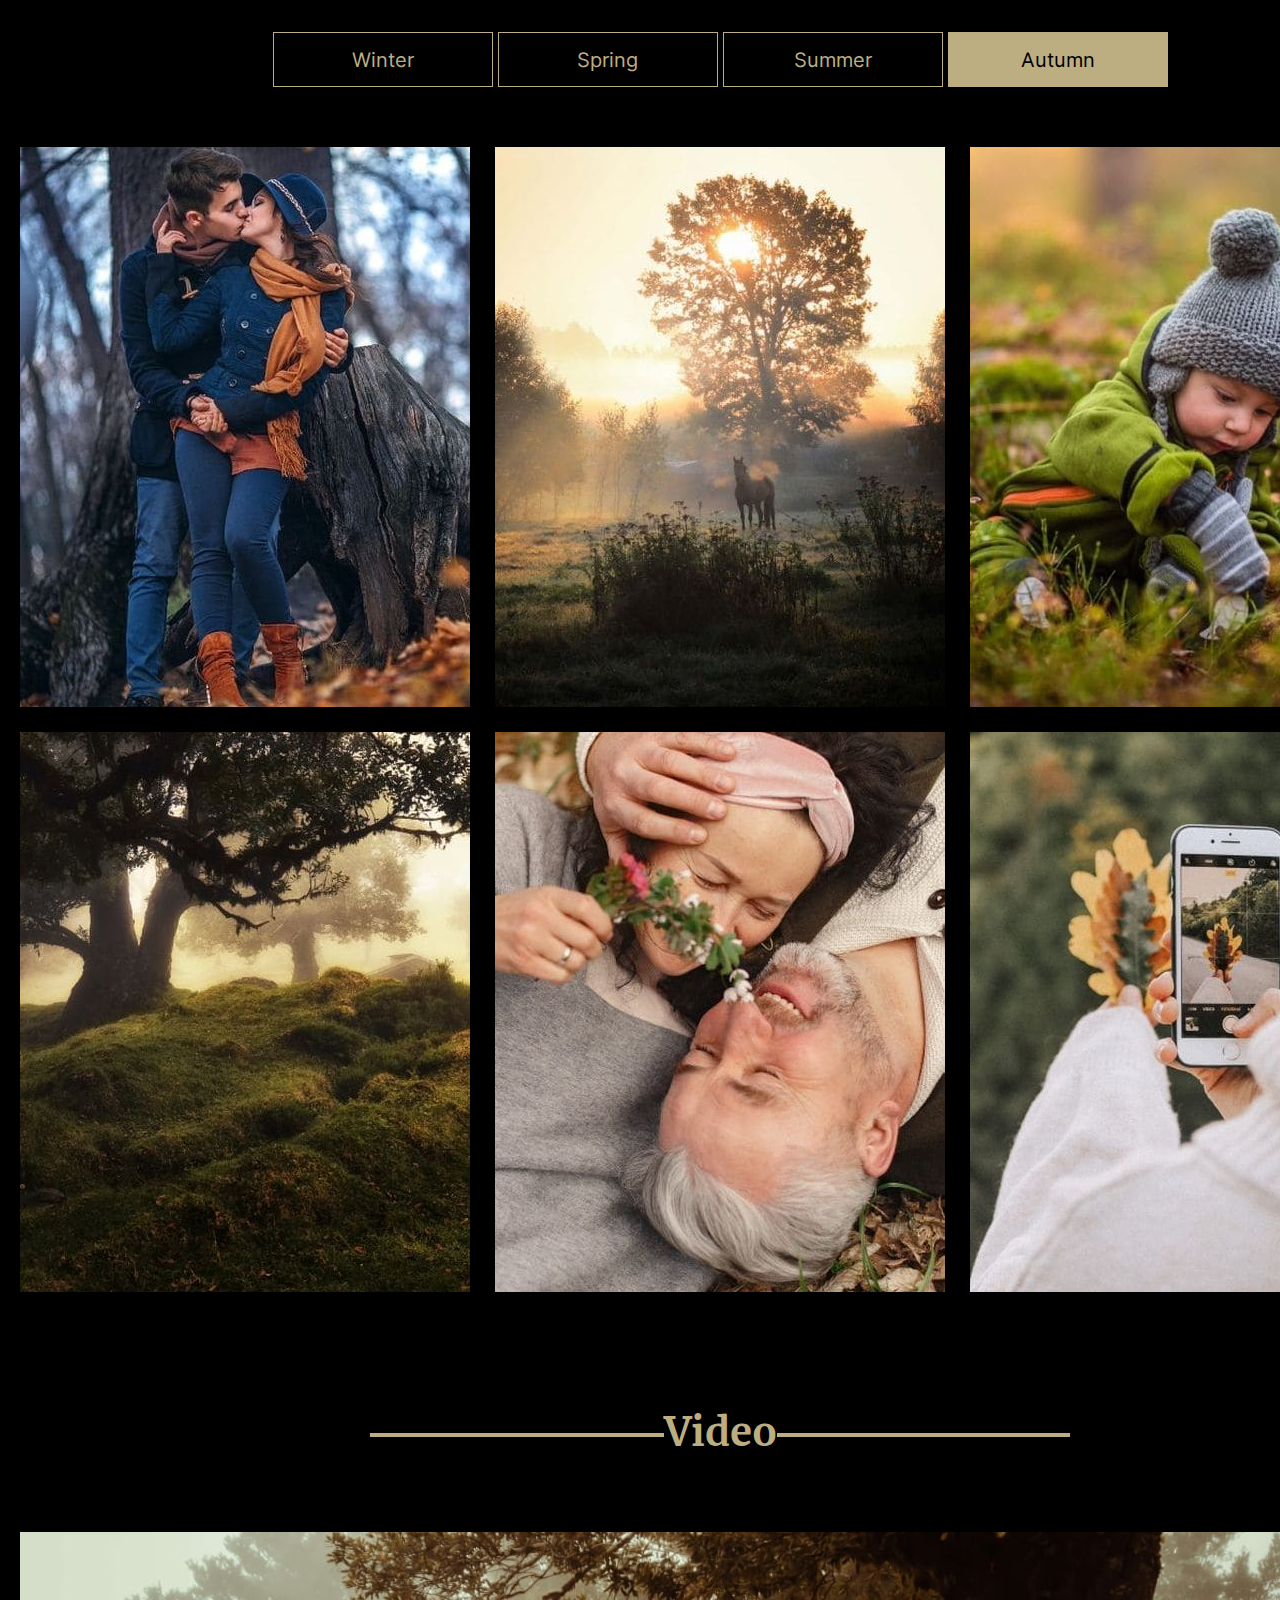
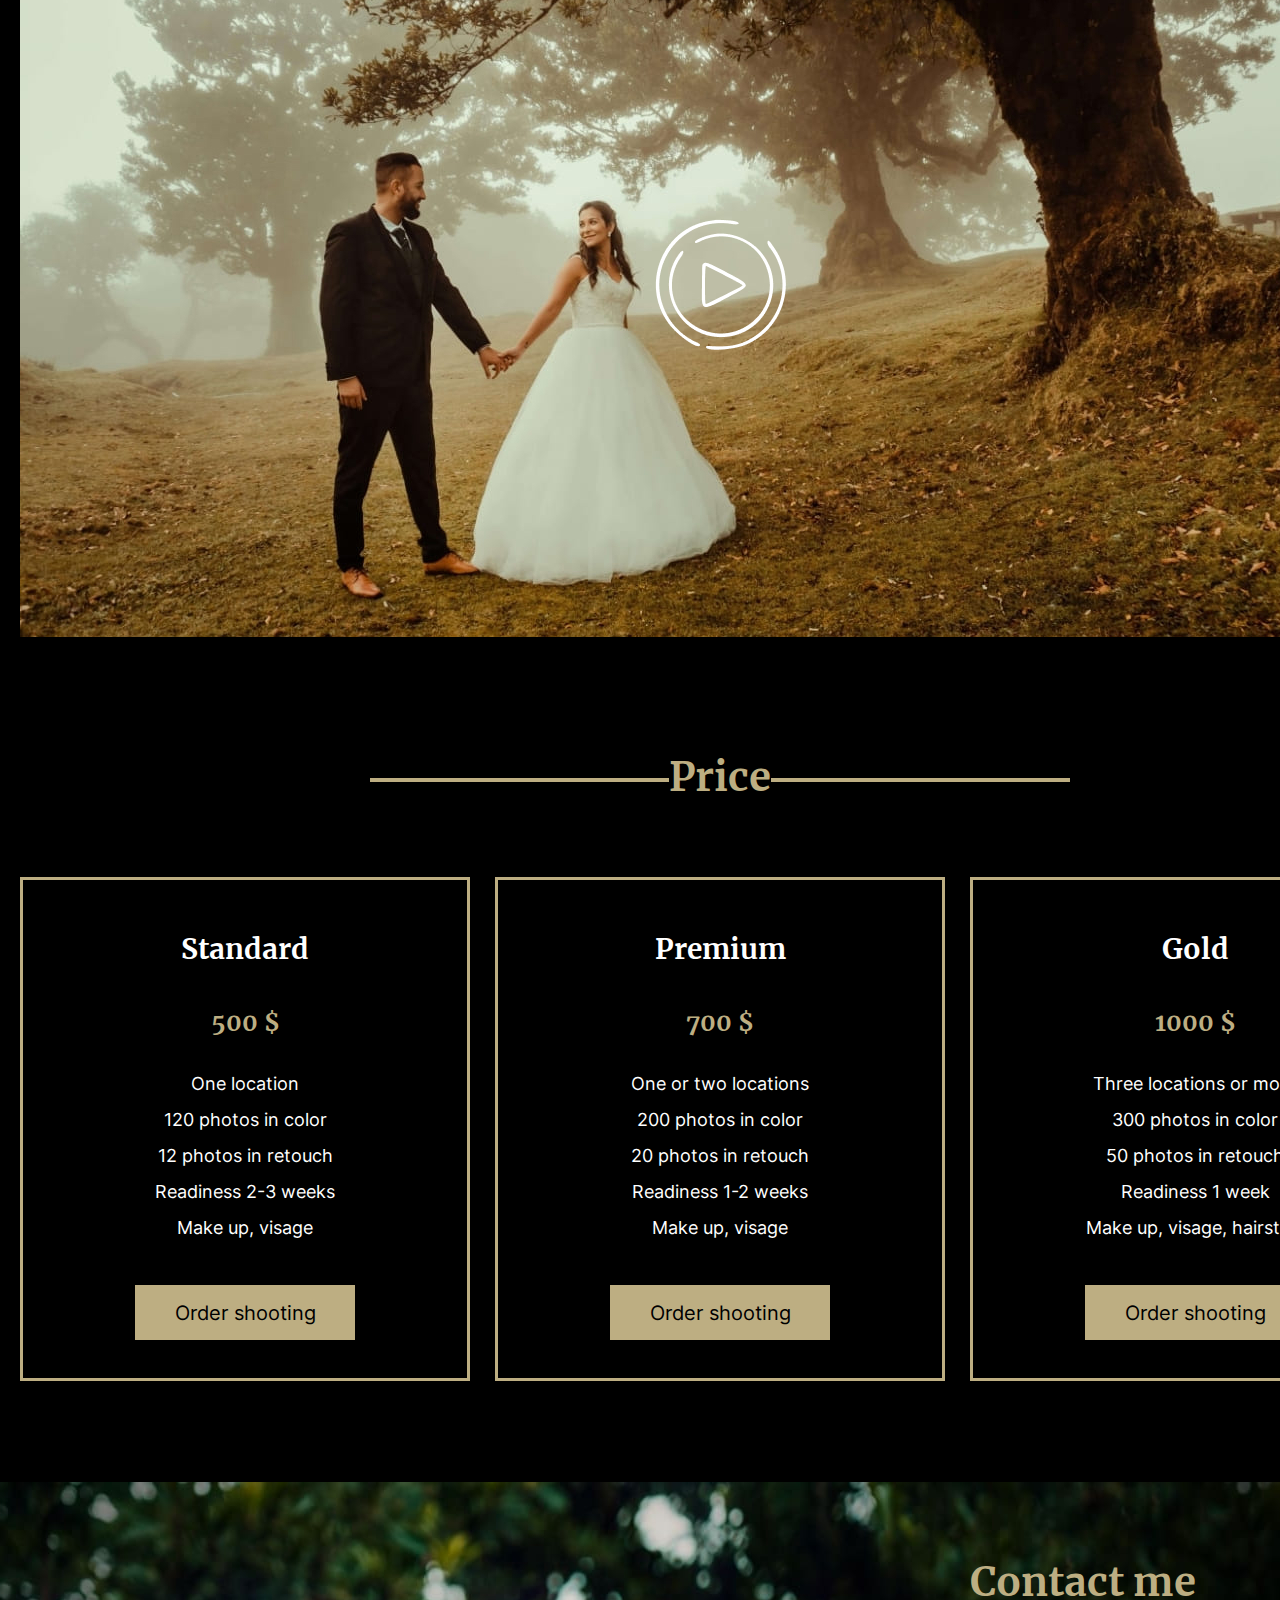
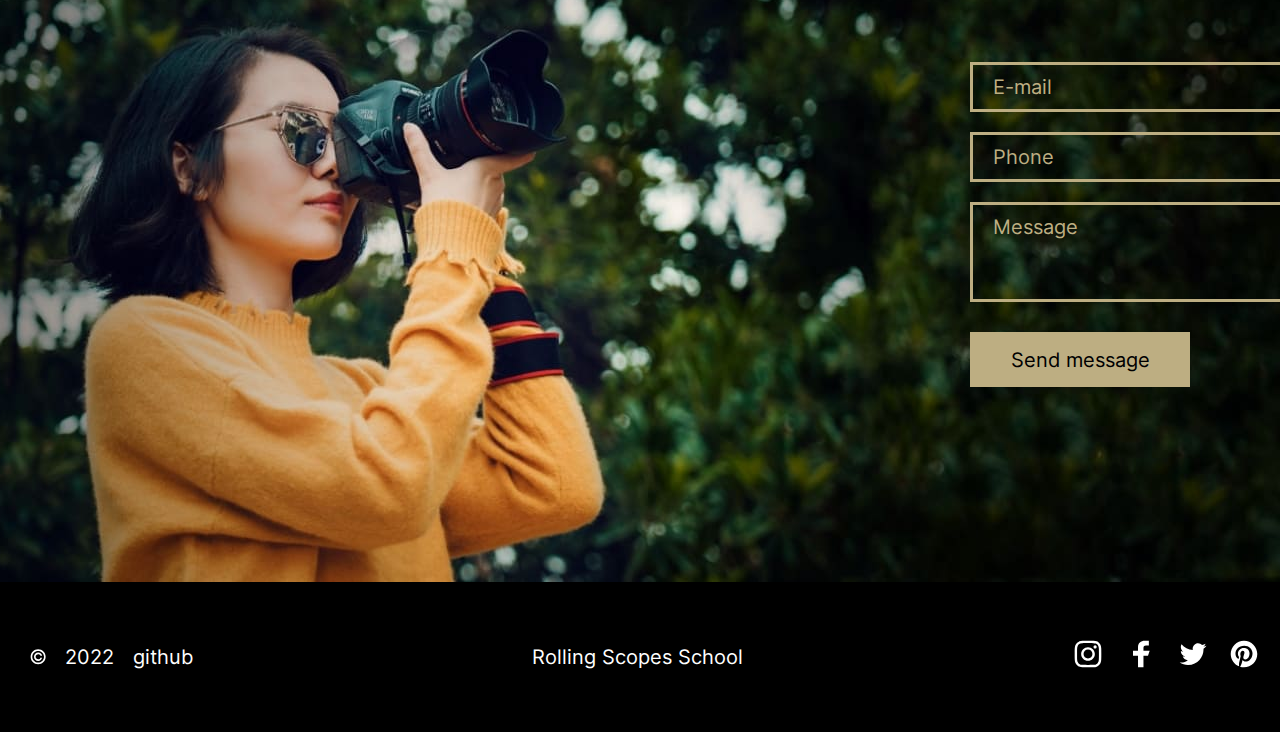
==== commit 0bddb3b9: "fix: v2" ====
--- a/portfolio/index.html
+++ b/portfolio/index.html
@@ -6,7 +6,7 @@
   <link rel="stylesheet" href="style.css">
   <meta charset="UTF-8">
   <link rel="shortcut icon" href="assets/svg/favicon.ico">
-  <meta name="viewport" content="width=device-width,initial-scale=1.0, maximum-scale=1.0">
+  <meta name="viewport" content="width=device-width,initial-scale=1.0">
 </head>
 
 <body>
@@ -59,7 +59,7 @@
             <div class="skill-card__text">High-quality photos in the studio and on the nature</div>
           </div>
 
-          <div class="section-skills__items skill-card">
+          <div class="skills__items skill-card">
             <div class="skill-card__image">
               <img src="assets/img/skill_item2.png" alt="skill_item2">
             </div>
@@ -67,7 +67,7 @@
             <div class="skill-card__text">Capture your moments so that they always stay with you</div>
           </div>
 
-          <div class="section-skills__items skill-card">
+          <div class="skills__items skill-card">
             <div class="skill-card__image">
               <img src="assets/img/skill_item3.png" alt="skill_item3">
             </div>
@@ -75,7 +75,7 @@
             <div class="skill-card__text">I strive to make photography surpass reality</div>
           </div>
 
-          <div class="section-skills__items skill-card">
+          <div class="skills__items skill-card">
             <div class="skill-card__image">
               <img src="assets/img/skill_item4.png" alt="skill_item4">
             </div>
@@ -220,4 +220,4 @@
   <script src="index.js"></script>
 </body>
 
-</html>+</html>
--- a/portfolio/style.css
+++ b/portfolio/style.css
@@ -268,7 +268,6 @@
 }
 
 .title-wrapper .title {
-  position: relative;
   font-family: Merriweather;
   font-weight: bold;
   font-size: 40px;
@@ -278,20 +277,19 @@
 
 .title-wrapper .title::before, .title-wrapper .title::after {
   content: "";
-  position: absolute;
-  display: block;
-  height: 2px;
+  display: inline-block;
   width: 100%;
   background-color: #BDAE82;
-  top: 50%;
+  vertical-align: middle;
+  border: 2px solid #BDAE82;
 }
 
 .title-wrapper .title::after {
-  left: 15px;
+  margin-right: -100%;
 }
 
 .title-wrapper .title::before {
-  right: 15px;
+  margin-left: -100%;
 }
 
 /*--------------------*/
@@ -404,6 +402,10 @@
   gap: 25px;
 }
 
+.portfolio__item {
+  cursor: pointer;
+}
+
 .tab__item {
   cursor: pointer;
   display: -webkit-box;
@@ -531,7 +533,7 @@
 /*--------------------*/
 .contacts {
   height: 700px;
-  background: url("assets/img/contacts_bg.jpg") no-repeat center center;
+  background: url("assets/img/contacts_bg.jpg") no-repeat center 0;
 }
 
 .contacts__wrapper {
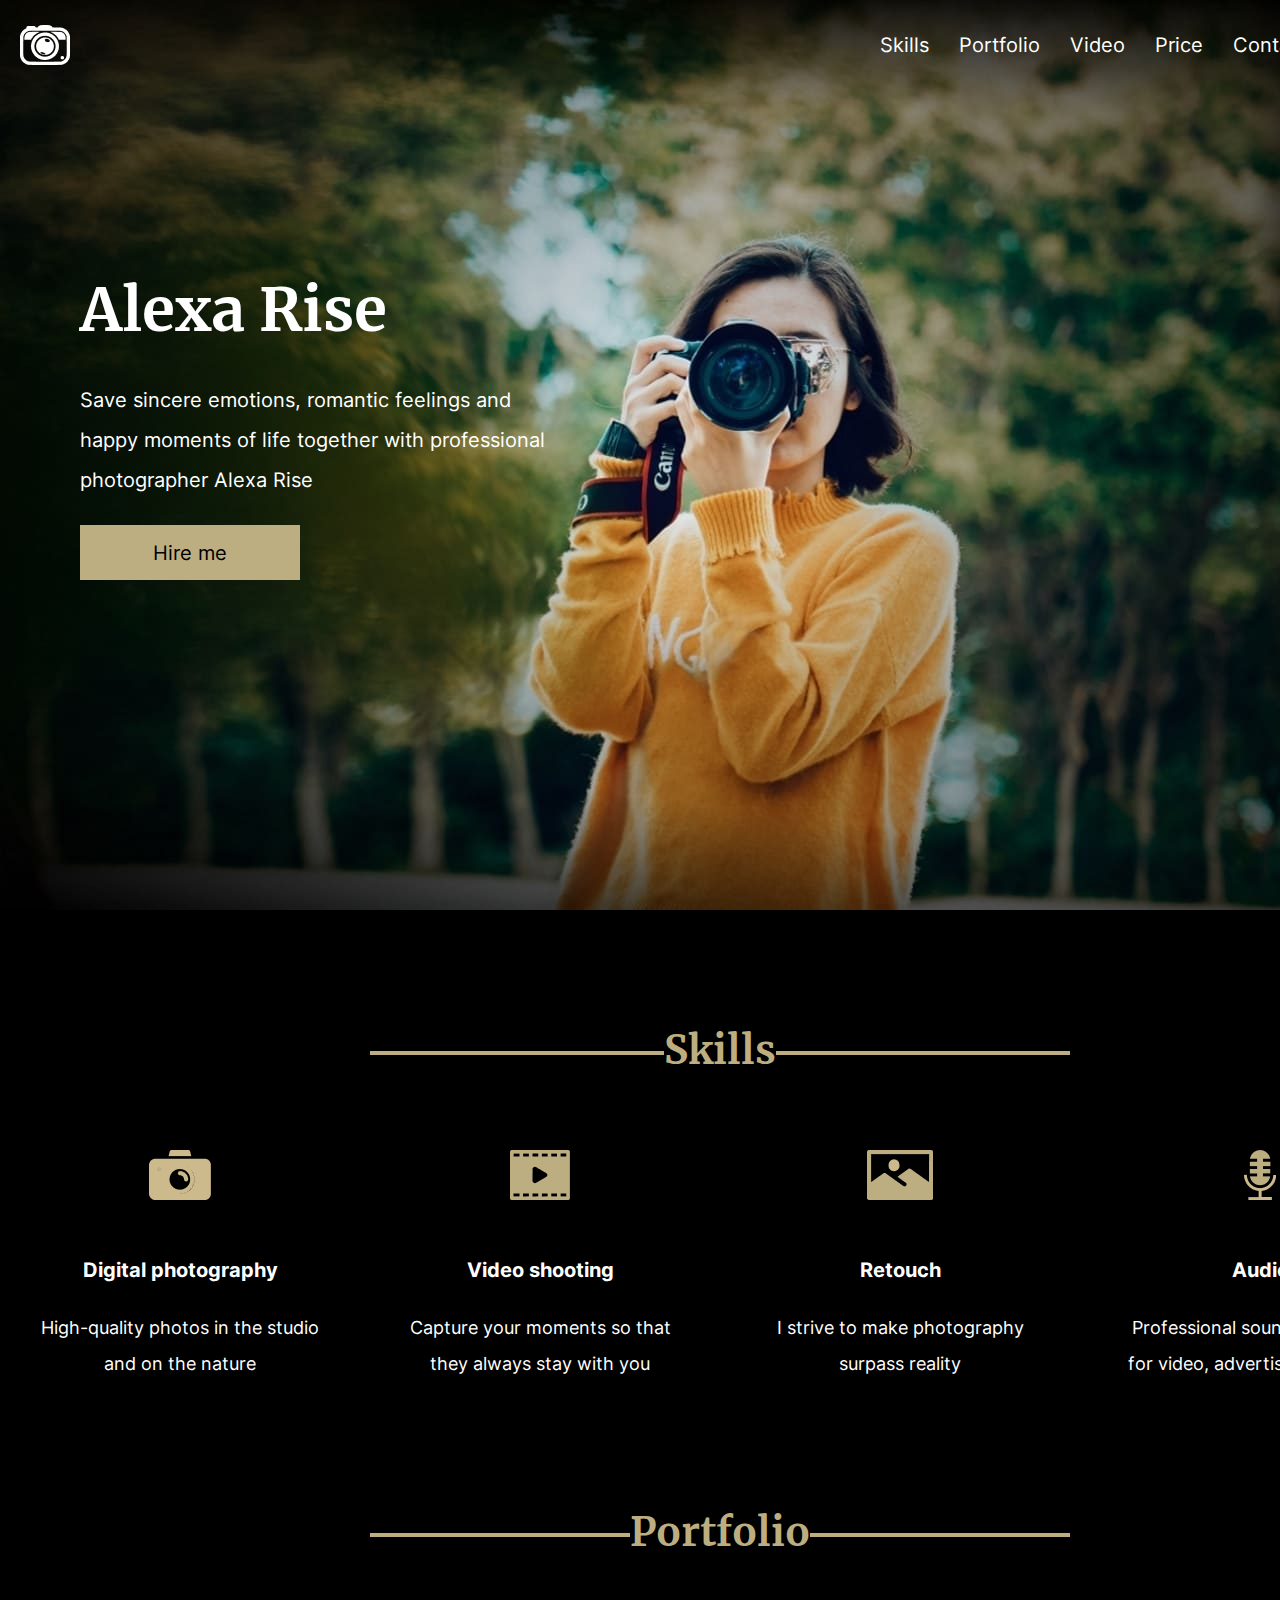
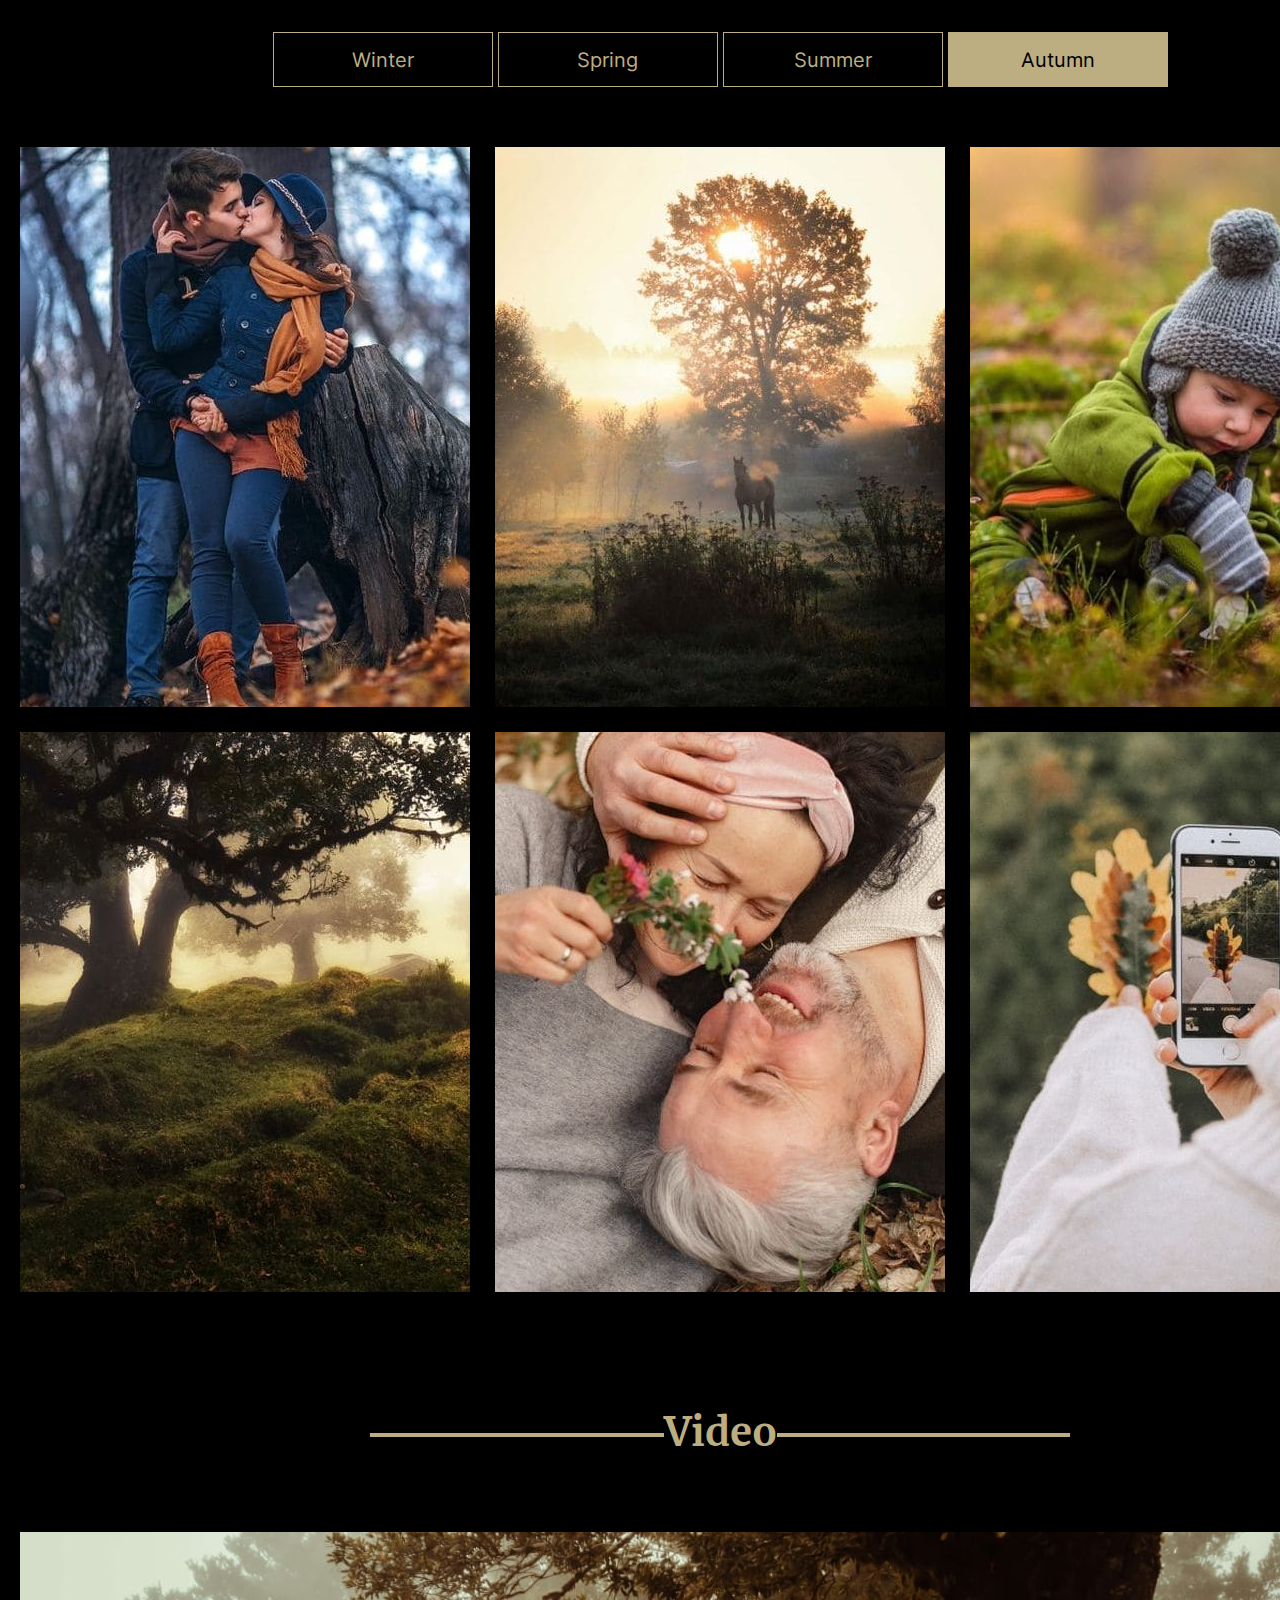
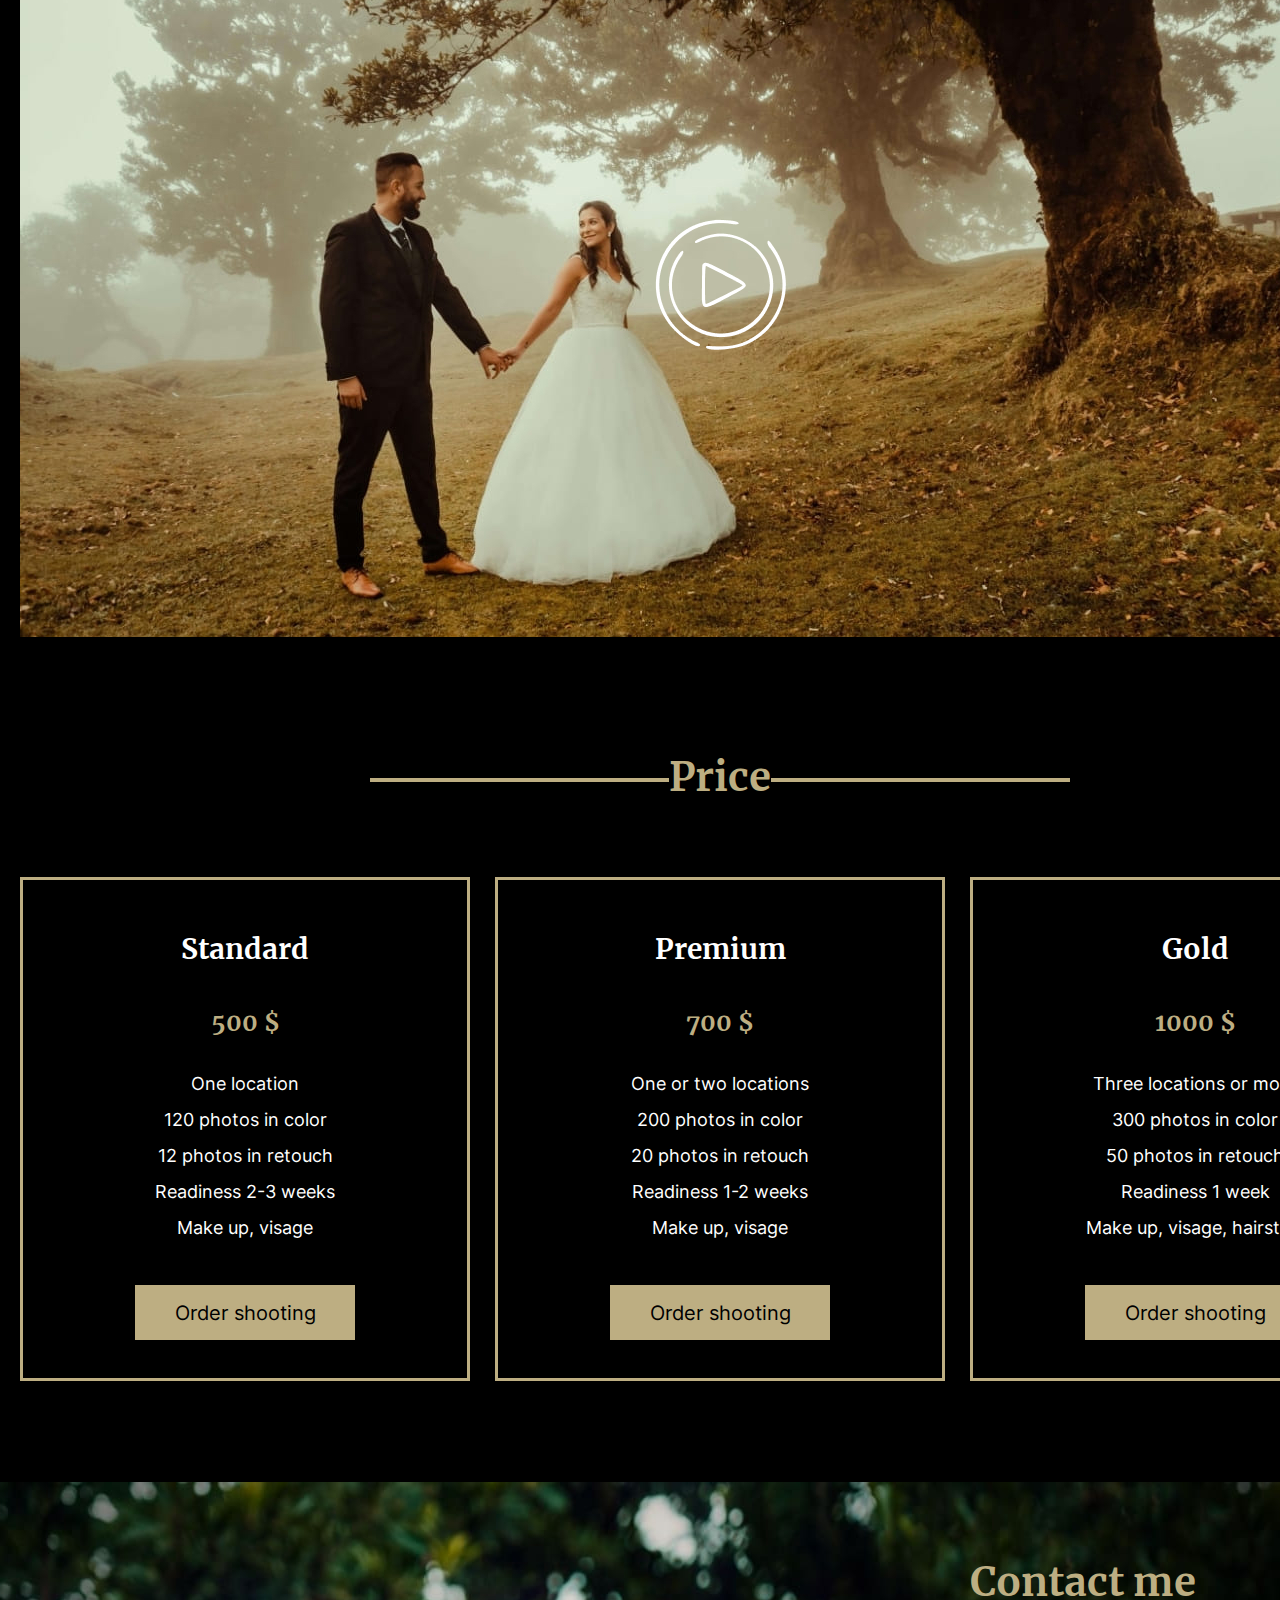
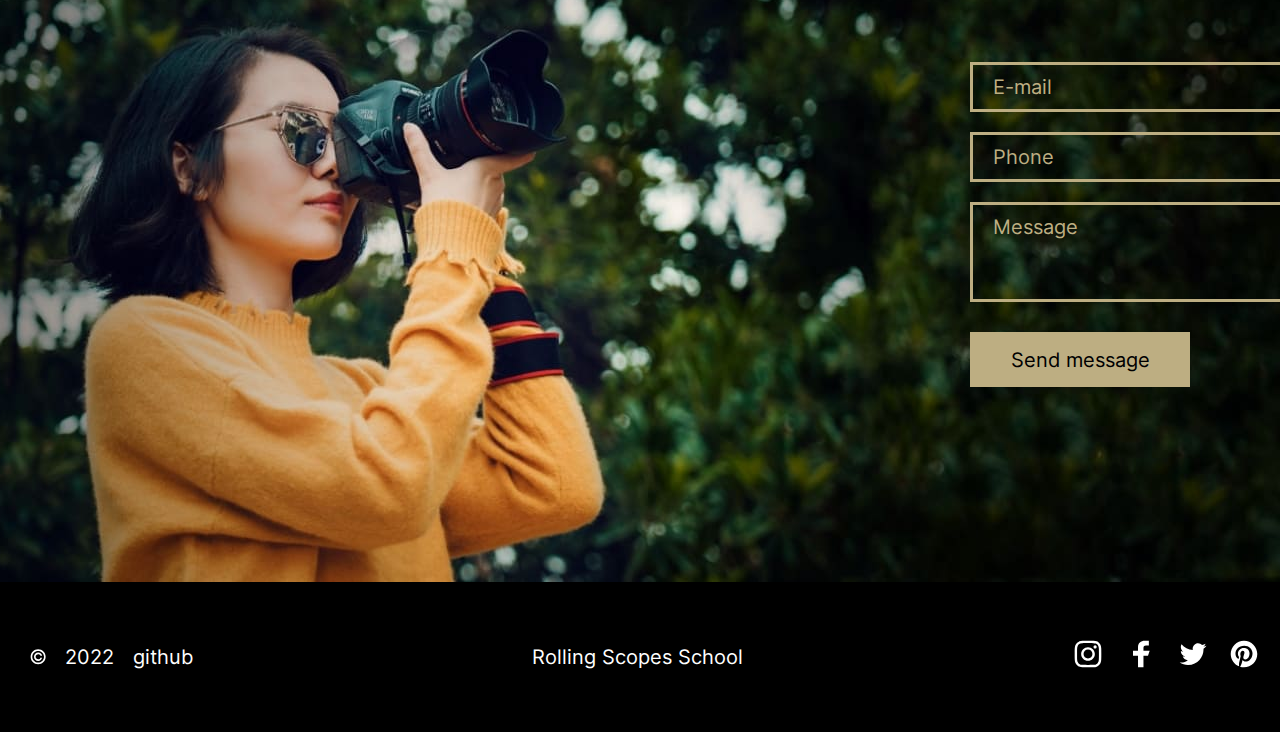
==== commit c4afe84e: "fix: main-background, hover, scala" ====
--- a/portfolio/index.html
+++ b/portfolio/index.html
@@ -20,15 +20,15 @@
         </div>
         <nav class="header__navigation">
           <ul class="main-nav">
-            <li class="main-nav__item"><a href="#" class="main-nav__link">Skills</a></li>
-            <li class="main-nav__item"><a href="#" class="main-nav__link">Portfolio</a></li>
-            <li class="main-nav__item"><a href="#" class="main-nav__link">Video</a></li>
-            <li class="main-nav__item"><a href="#" class="main-nav__link">Price</a></li>
-            <li class="main-nav__item"><a href="#" class="main-nav__link">Contacts</a></li>
+            <li class="main-nav__item"><a href="#skills" class="main-nav__link">Skills</a></li>
+            <li class="main-nav__item"><a href="#portfolio" class="main-nav__link">Portfolio</a></li>
+            <li class="main-nav__item"><a href="#video" class="main-nav__link">Video</a></li>
+            <li class="main-nav__item"><a href="#price" class="main-nav__link">Price</a></li>
+            <li class="main-nav__item"><a href="#contacts" class="main-nav__link">Contacts</a></li>
           </ul>
         </nav>
         <div class="header__lang lang-nav">
-          <div class="lang-nav__item lang-nav__item_active">en</div>
+          <div class="lang-nav__item">en</div>
           <div class="lang-nav__item">/</div>
           <div class="lang-nav__item">ru</div>
         </div>
@@ -45,7 +45,7 @@
         <button class="btn">Hire me</button>
       </section>
 
-      <section class="skills">
+      <section class="skills" id="skills">
         <div class="title-wrapper">
           <h2 class="title">Skills</h2>
         </div>
@@ -85,7 +85,7 @@
         </div>
       </section>
 
-      <section class="portfolio">
+      <section class="portfolio" id="portfolio">
         <div class="title-wrapper">
           <h2 class="title">Portfolio</h2>
         </div>
@@ -119,7 +119,7 @@
         </div>
       </section>
 
-      <section class="video">
+      <section class="video" id="video">
         <div class="title-wrapper">
           <h2 class="title">Video</h2>
         </div>
@@ -129,7 +129,7 @@
         </div>
       </section>
 
-      <section class="price">
+      <section class="price" id="price">
         <div class="title-wrapper">
           <h2 class="title">Price</h2>
         </div>
@@ -176,7 +176,7 @@
       </section>
     </div>
 
-    <section class="contacts">
+    <section class="contacts" id="contacts">
       <div class="container">
         <div class="contacts__wrapper">
           <div class="contacts__block">
@@ -200,10 +200,11 @@
         <div class="footer__copywrite">
           <img src="assets/svg/copywrite.svg" alt="copywrite">
           <p>2022</p>
-          <p><a class="link" href="https://github.com/matviuk-rv">github</a></p>
-        </div>
-
-        <div class="footer__school"><a class="link" href="https://rs.school/js-stage0/">Rolling Scopes School</a></div>
+          <p><a class="link" href="https://github.com/matviuk-rv" target="_blank">github</a></p>
+        </div>
+
+        <div class="footer__school"><a class="link" href="https://rs.school/js-stage0/" target="_blank">Rolling Scopes
+            School</a></div>
 
         <div class="footer__social">
           <ul>
@@ -220,4 +221,4 @@
   <script src="index.js"></script>
 </body>
 
-</html>
+</html>--- a/portfolio/style.css
+++ b/portfolio/style.css
@@ -102,6 +102,10 @@
   font-weight: 400;
 }
 
+html {
+  scroll-behavior: smooth;
+}
+
 body {
   background-color: #000000;
 }
@@ -145,11 +149,15 @@
 .header__logo img {
   -o-object-fit: contain;
      object-fit: contain;
+  -webkit-transition: 1s;
+  transition: 1s;
 }
 
 .header__logo img:hover {
   -webkit-filter: invert(26%) sepia(15%) saturate(638%) hue-rotate(7deg) brightness(92%) contrast(87%);
           filter: invert(26%) sepia(15%) saturate(638%) hue-rotate(7deg) brightness(92%) contrast(87%);
+  -webkit-transition: 1s;
+  transition: 1s;
 }
 
 .header__navigation {
@@ -173,6 +181,8 @@
   font-size: 20px;
   color: #FFFFFF;
   margin-right: 30px;
+  -webkit-transition: 1s;
+  transition: 1s;
 }
 
 .main-nav__item:last-child {
@@ -181,11 +191,15 @@
 
 .main-nav__link {
   color: inherit;
+  -webkit-transition: 0.5s;
+  transition: 0.5s;
 }
 
 .main-nav__link:hover {
   cursor: pointer;
   color: #BDAE82;
+  -webkit-transition: 0.5s;
+  transition: 0.5s;
 }
 
 /*--------------------*/
@@ -204,14 +218,18 @@
   text-align: center;
   color: #ffffff;
   cursor: pointer;
-}
-
-.lang-nav__item_active {
+  -webkit-transition: 0.5s;
+  transition: 0.5s;
+}
+
+.lang-nav__item:hover {
   color: #BDAE82;
-}
-
-/*--------------------*/
-.main .container {
+  -webkit-transition: 0.5s;
+  transition: 0.5s;
+}
+
+/*--------------------*/
+.main {
   background: url("assets/img/header_bg.png") center -90px no-repeat;
 }
 
@@ -253,10 +271,16 @@
   color: #000000;
   cursor: pointer;
   font-family: inherit;
+  -webkit-transition: 0.3s;
+  transition: 0.3s;
 }
 
 .btn:hover {
-  color: #FFFFFF;
+  -webkit-transition: 0.3s;
+  transition: 0.3s;
+  color: #FFFFFF;
+  -webkit-transform: scale(1.02);
+          transform: scale(1.02);
 }
 
 /*--------------------*/
@@ -404,6 +428,15 @@
 
 .portfolio__item {
   cursor: pointer;
+  -webkit-transition: 0.5s;
+  transition: 0.5s;
+}
+
+.portfolio__item:hover {
+  -webkit-transform: scale(1.02);
+          transform: scale(1.02);
+  -webkit-transition: 0.5s;
+  transition: 0.5s;
 }
 
 .tab__item {
@@ -423,10 +456,16 @@
   font-size: 20px;
   color: #BDAE82;
   margin-right: 5px;
+  -webkit-transition: 0.3s;
+  transition: 0.3s;
 }
 
 .tab__item:hover {
   color: #FFFFFF;
+  -webkit-transform: scale(1.02);
+          transform: scale(1.02);
+  -webkit-transition: 0.3s;
+  transition: 0.3s;
 }
 
 .tab__item:last-child {
@@ -460,9 +499,15 @@
 .video__play {
   position: absolute;
   cursor: pointer;
+  -webkit-transition: 1s;
+  transition: 1s;
 }
 
 .video__play:hover {
+  -webkit-transition: 1s;
+  transition: 1s;
+  -webkit-transform: scale(1.1);
+          transform: scale(1.1);
   -webkit-filter: invert(26%) sepia(15%) saturate(638%) hue-rotate(7deg) brightness(92%) contrast(87%);
           filter: invert(26%) sepia(15%) saturate(638%) hue-rotate(7deg) brightness(92%) contrast(87%);
 }
@@ -679,9 +724,13 @@
 
 .footer__social ul img {
   cursor: pointer;
+  -webkit-transition: 1s;
+  transition: 1s;
 }
 
 .footer__social ul img:hover {
+  -webkit-transition: 1s;
+  transition: 1s;
   -webkit-filter: invert(26%) sepia(15%) saturate(638%) hue-rotate(7deg) brightness(92%) contrast(87%);
           filter: invert(26%) sepia(15%) saturate(638%) hue-rotate(7deg) brightness(92%) contrast(87%);
 }
@@ -689,8 +738,12 @@
 .link {
   color: inherit;
   cursor: pointer;
+  -webkit-transition: 1s;
+  transition: 1s;
 }
 
 .link:hover {
+  -webkit-transition: 1s;
+  transition: 1s;
   color: #BDAE82;
 }
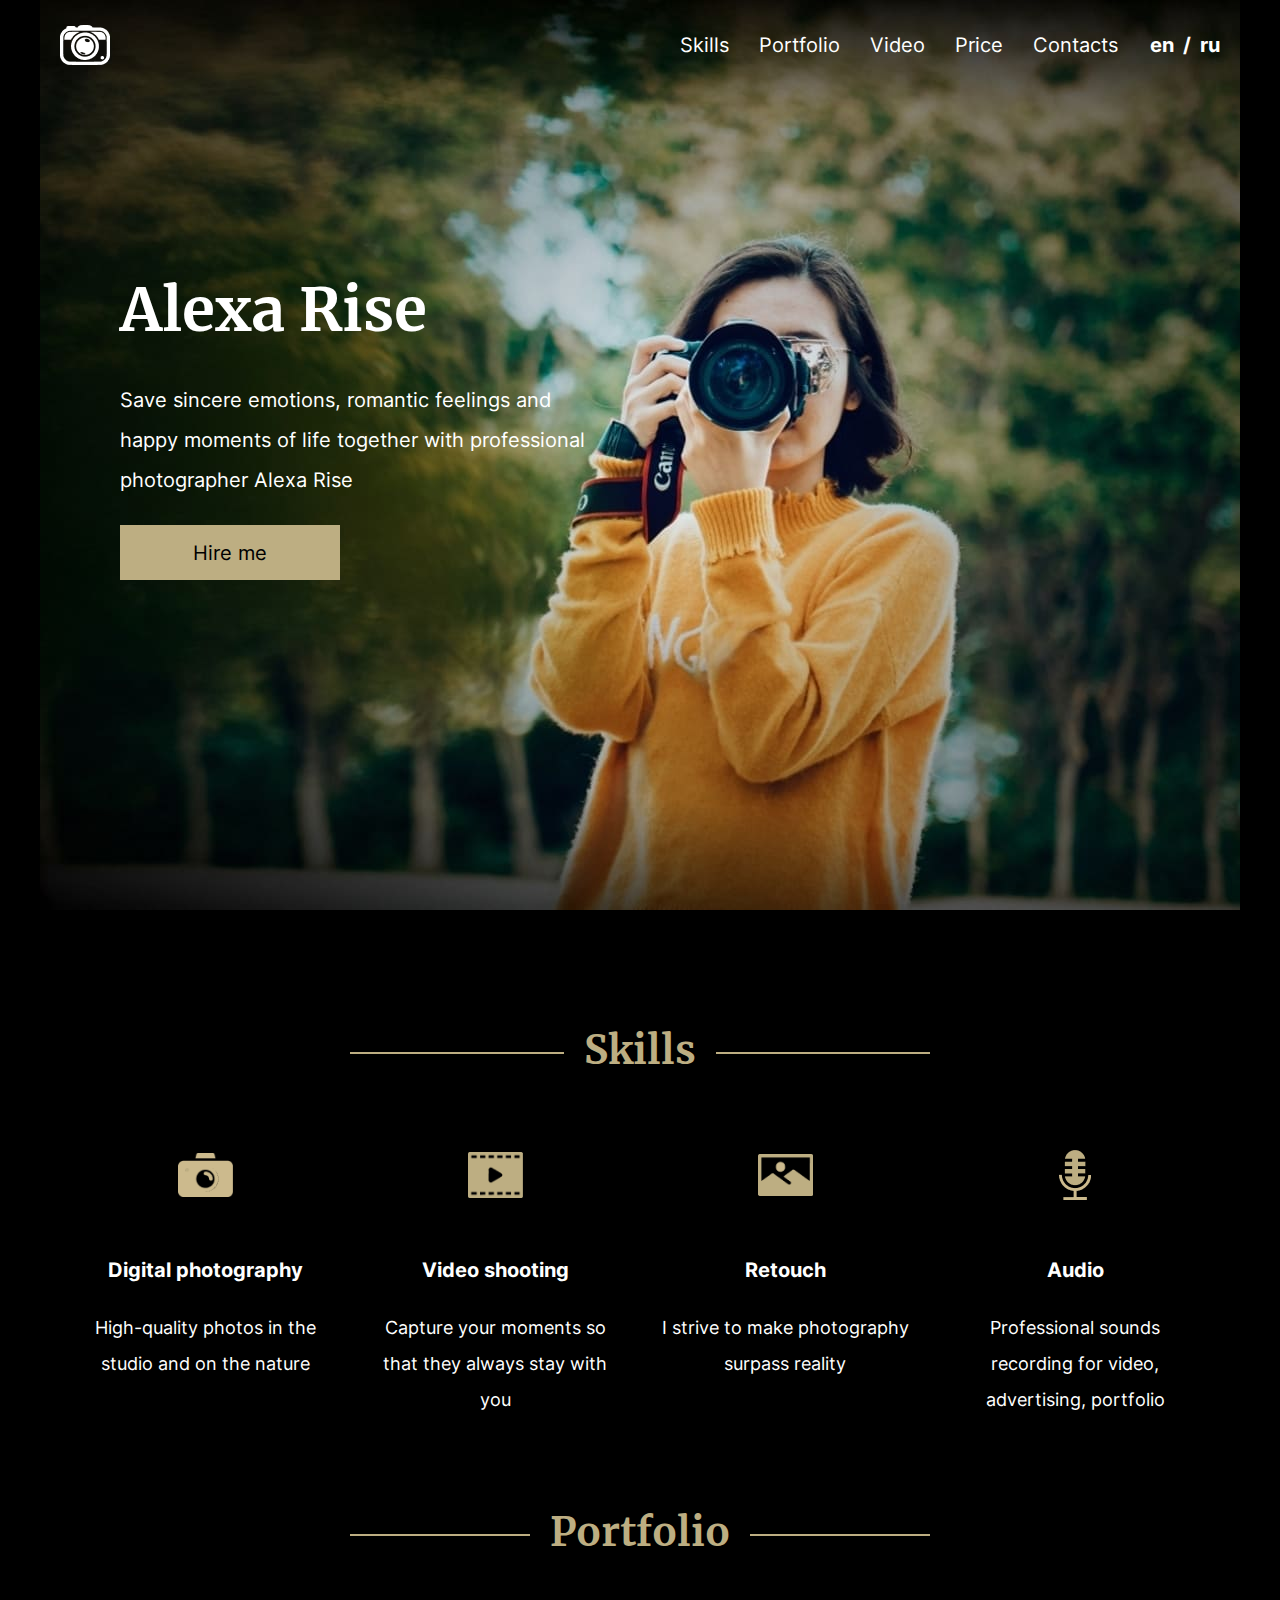
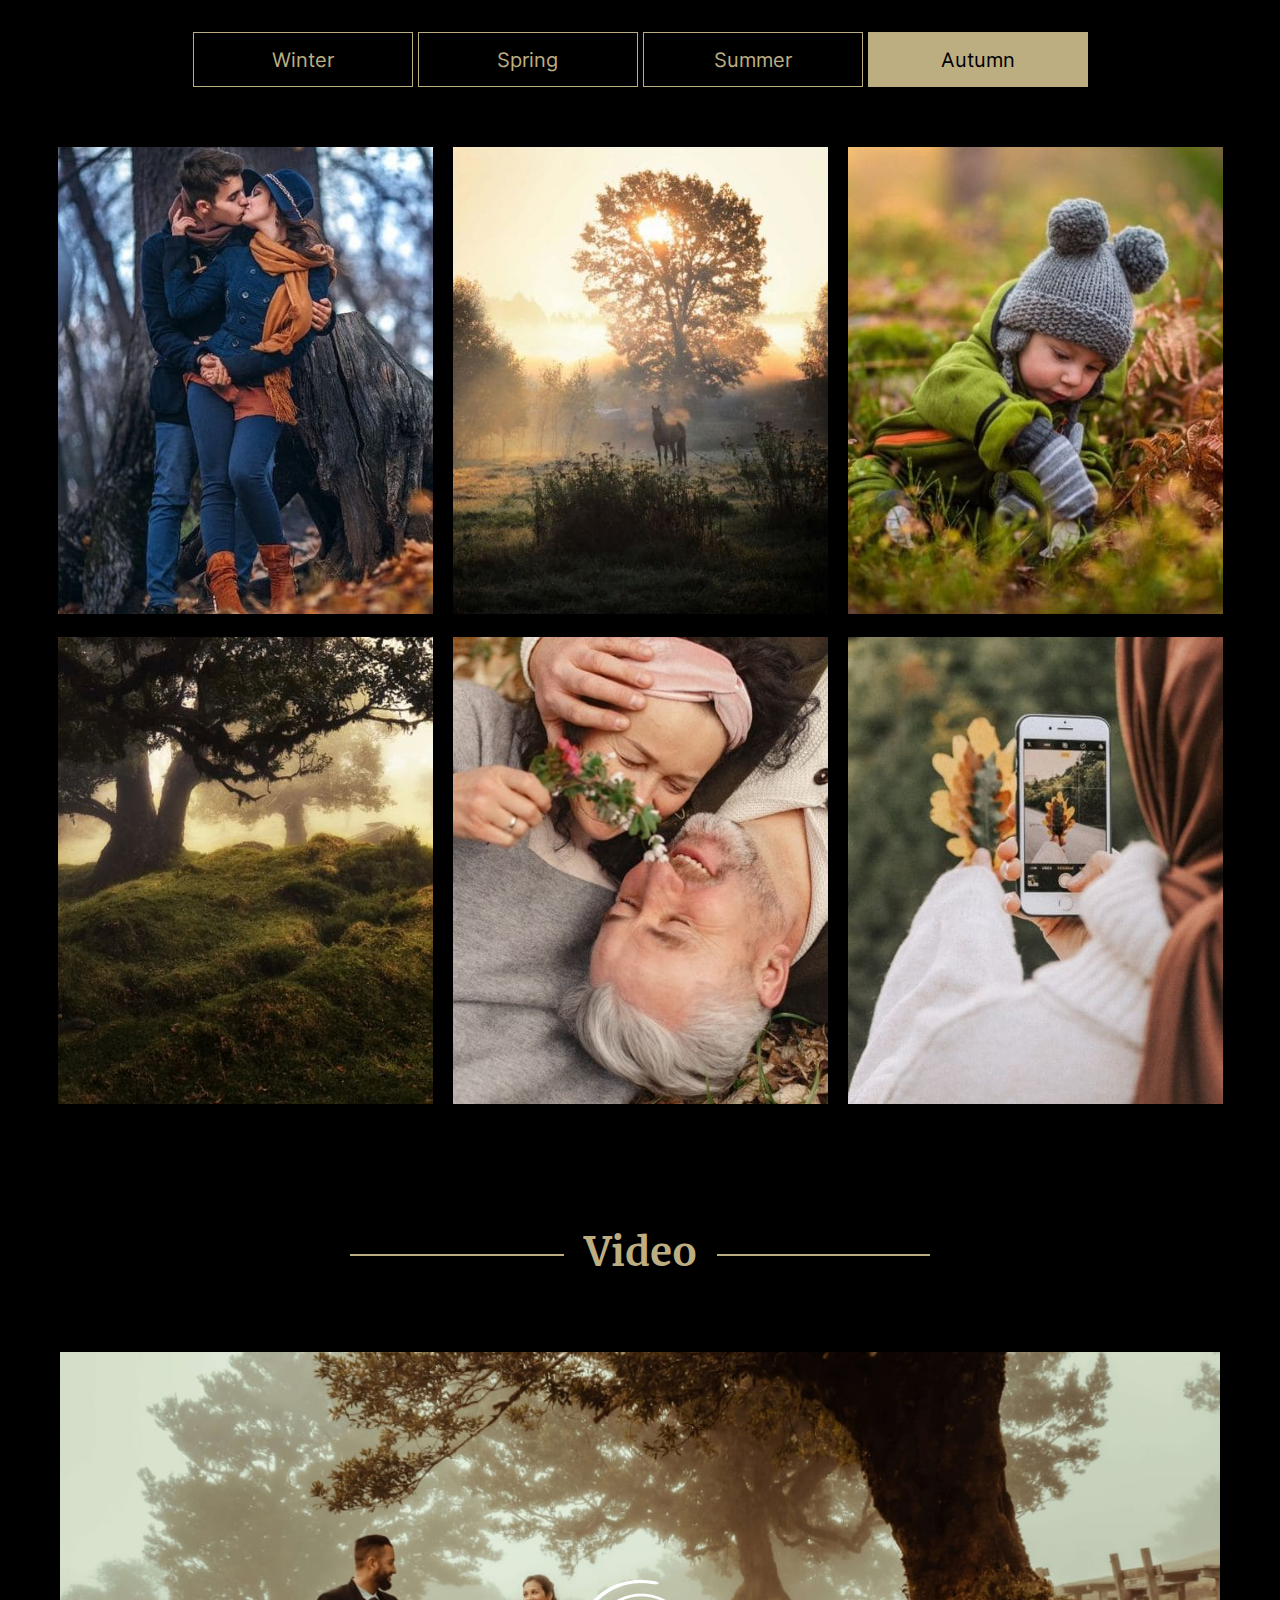
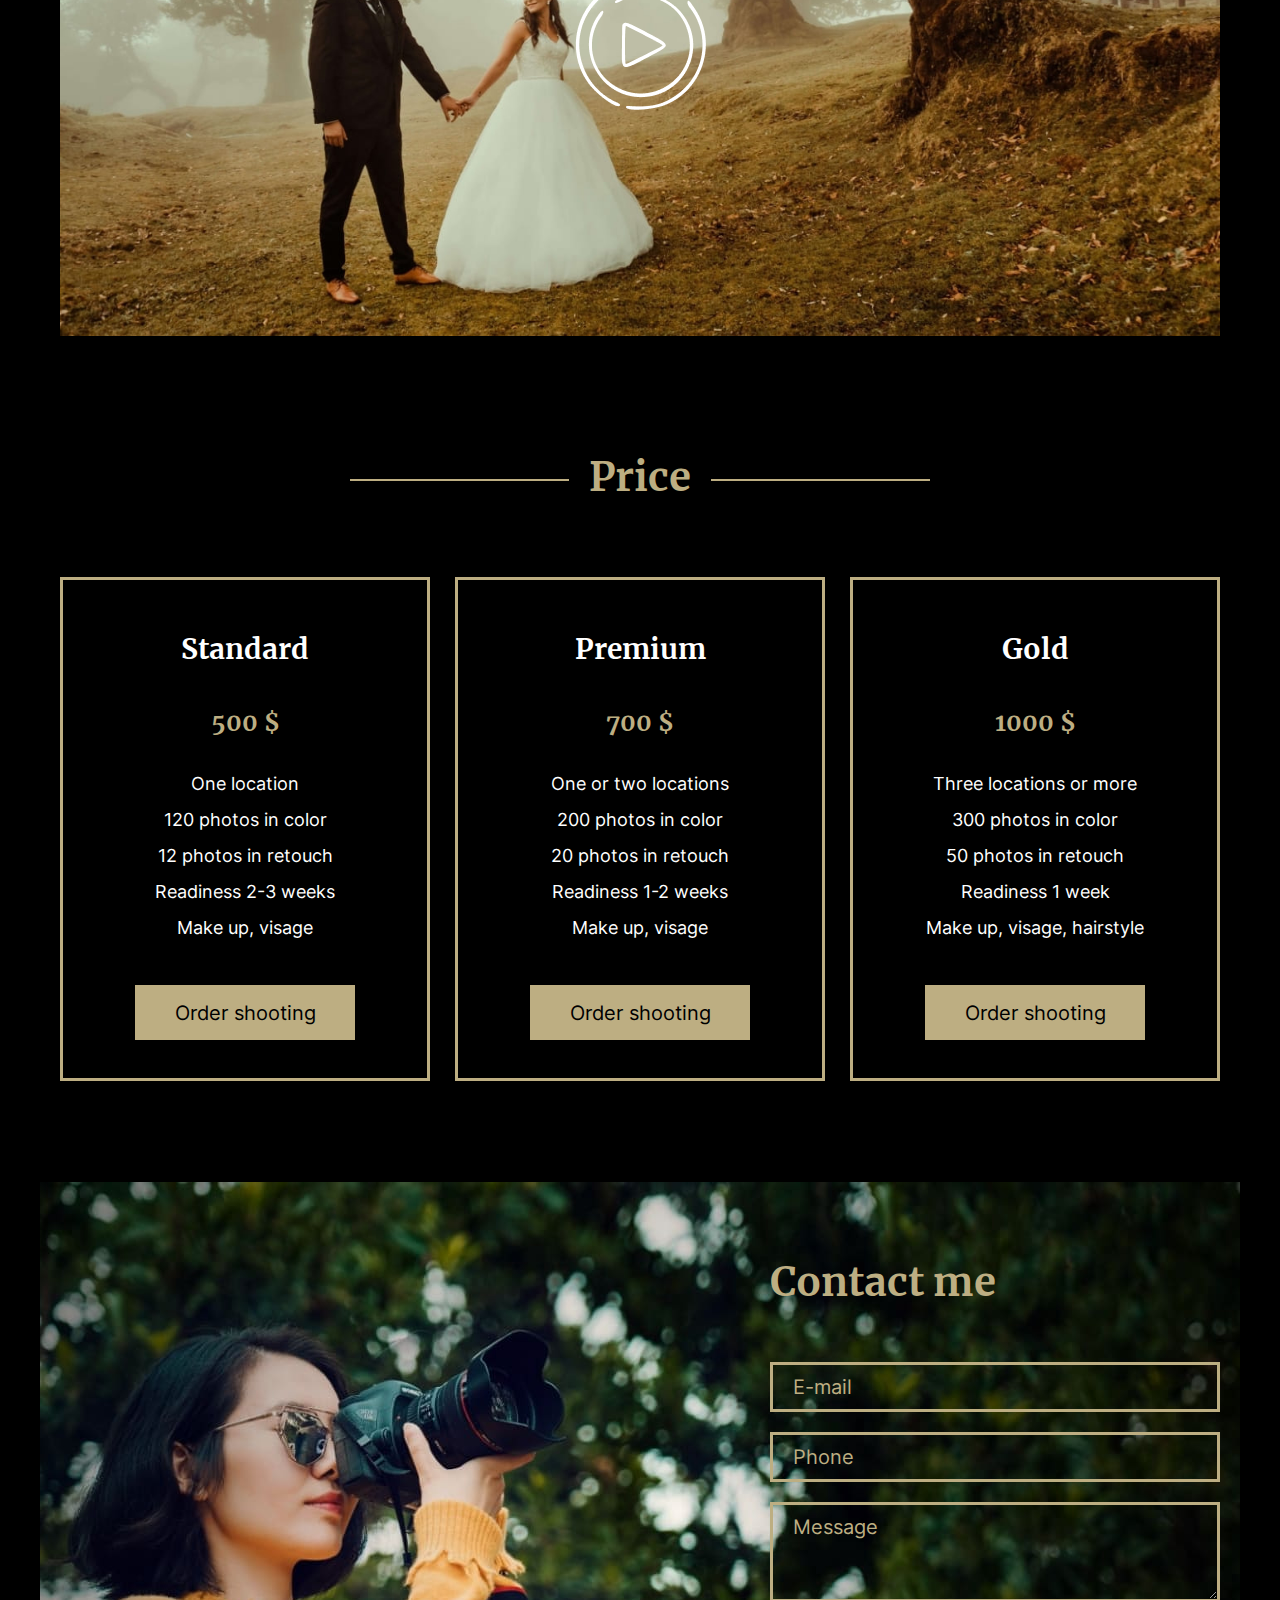
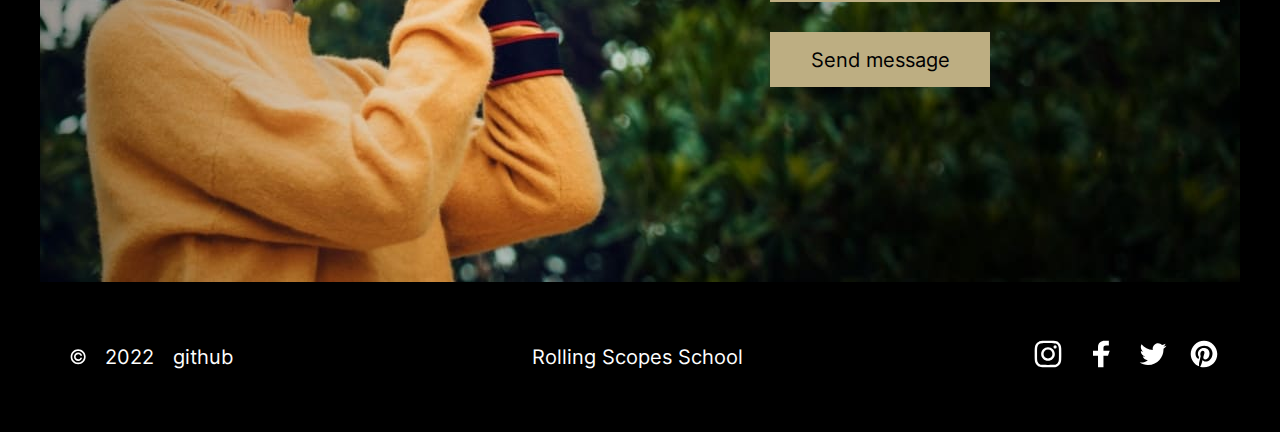
==== commit ab43abc5: "first commit media 1440, 1200, 992" ====
--- a/portfolio/index.html
+++ b/portfolio/index.html
@@ -6,7 +6,7 @@
   <link rel="stylesheet" href="style.css">
   <meta charset="UTF-8">
   <link rel="shortcut icon" href="assets/svg/favicon.ico">
-  <meta name="viewport" content="width=device-width,initial-scale=1.0">
+  <meta name="viewport" content="width=device-width,initial-scale=1.0, maximum-scale=1.0, user-scalable=0">
 </head>
 
 <body>
@@ -124,7 +124,7 @@
           <h2 class="title">Video</h2>
         </div>
         <div class="video__player">
-          <img src="assets/img/video_player_srceenshots.jpg" alt="player screen">
+          <img class="mix" src="assets/img/video_player_srceenshots.jpg" alt="player screen">
           <img src="assets/img/Play_hover.png" alt="play" class="video__play">
         </div>
       </section>
--- a/portfolio/style.css
+++ b/portfolio/style.css
@@ -108,12 +108,13 @@
 
 body {
   background-color: #000000;
-}
-
-.container {
   width: 1440px;
   margin: 0 auto;
-  padding: 0 20px;
+}
+
+.container {
+  width: 1400px;
+  margin: 0 auto;
 }
 
 /*--------------------*/
@@ -147,6 +148,8 @@
 }
 
 .header__logo img {
+  width: 100%;
+  height: 100%;
   -o-object-fit: contain;
      object-fit: contain;
   -webkit-transition: 1s;
@@ -305,15 +308,17 @@
   width: 100%;
   background-color: #BDAE82;
   vertical-align: middle;
-  border: 2px solid #BDAE82;
+  border: 1px solid #BDAE82;
+}
+
+.title-wrapper .title::before {
+  margin-left: -100%;
+  margin-right: 20px;
 }
 
 .title-wrapper .title::after {
   margin-right: -100%;
-}
-
-.title-wrapper .title::before {
-  margin-left: -100%;
+  margin-left: 20px;
 }
 
 /*--------------------*/
@@ -329,8 +334,6 @@
   -webkit-box-pack: justify;
       -ms-flex-pack: justify;
           justify-content: space-between;
-  -ms-flex-wrap: wrap;
-      flex-wrap: wrap;
 }
 
 /*--------------------*/
@@ -343,30 +346,32 @@
   -webkit-box-direction: normal;
       -ms-flex-direction: column;
           flex-direction: column;
+  -webkit-box-pack: start;
+      -ms-flex-pack: start;
+          justify-content: start;
+  -webkit-box-align: center;
+      -ms-flex-align: center;
+          align-items: center;
+}
+
+.skill-card__image {
+  width: 55px;
+  height: 50px;
+  display: -webkit-box;
+  display: -ms-flexbox;
+  display: flex;
   -webkit-box-pack: center;
       -ms-flex-pack: center;
           justify-content: center;
   -webkit-box-align: center;
       -ms-flex-align: center;
           align-items: center;
-}
-
-.skill-card__image {
-  width: 55px;
-  height: 50px;
-  display: -webkit-box;
-  display: -ms-flexbox;
-  display: flex;
-  -webkit-box-pack: center;
-      -ms-flex-pack: center;
-          justify-content: center;
-  -webkit-box-align: center;
-      -ms-flex-align: center;
-          align-items: center;
   margin-bottom: 50px;
 }
 
 .skill-card__image img {
+  width: 100%;
+  height: 100%;
   -o-object-fit: contain;
      object-fit: contain;
 }
@@ -424,12 +429,18 @@
   -ms-grid-rows: (560px)[auto-fit];
       grid-template-rows: repeat(auto-fit, 560px);
   gap: 25px;
+  justify-items: center;
 }
 
 .portfolio__item {
   cursor: pointer;
   -webkit-transition: 0.5s;
   transition: 0.5s;
+}
+
+.portfolio__item img {
+  width: 100%;
+  height: auto;
 }
 
 .portfolio__item:hover {
@@ -747,3 +758,55 @@
   transition: 1s;
   color: #BDAE82;
 }
+
+@media (max-width: 1439px) {
+  body {
+    width: 1200px;
+  }
+  .container {
+    width: 1160px;
+  }
+  .portfolio {
+    height: 1320px;
+  }
+  .portfolio__block {
+    -ms-grid-columns: 375px 375px 375px;
+        grid-template-columns: 375px 375px 375px;
+    -ms-grid-rows: (470px)[auto-fit];
+        grid-template-rows: repeat(auto-fit, 470px);
+    gap: 20px;
+  }
+  .video {
+    height: 825px;
+  }
+  .video .mix {
+    width: 100%;
+    height: auto;
+  }
+  .price__item {
+    width: 370px;
+  }
+}
+
+@media (max-width: 1199px) {
+  body {
+    width: 992px;
+  }
+  .container {
+    width: 952px;
+  }
+  .header__logo {
+    width: 40px;
+    height: 40px;
+  }
+  .skill-card {
+    width: 300px;
+  }
+  .skill-card__title {
+    font-size: 18px;
+  }
+  .skill-card__text {
+    font-size: 16px;
+    padding: 0 10px;
+  }
+}
